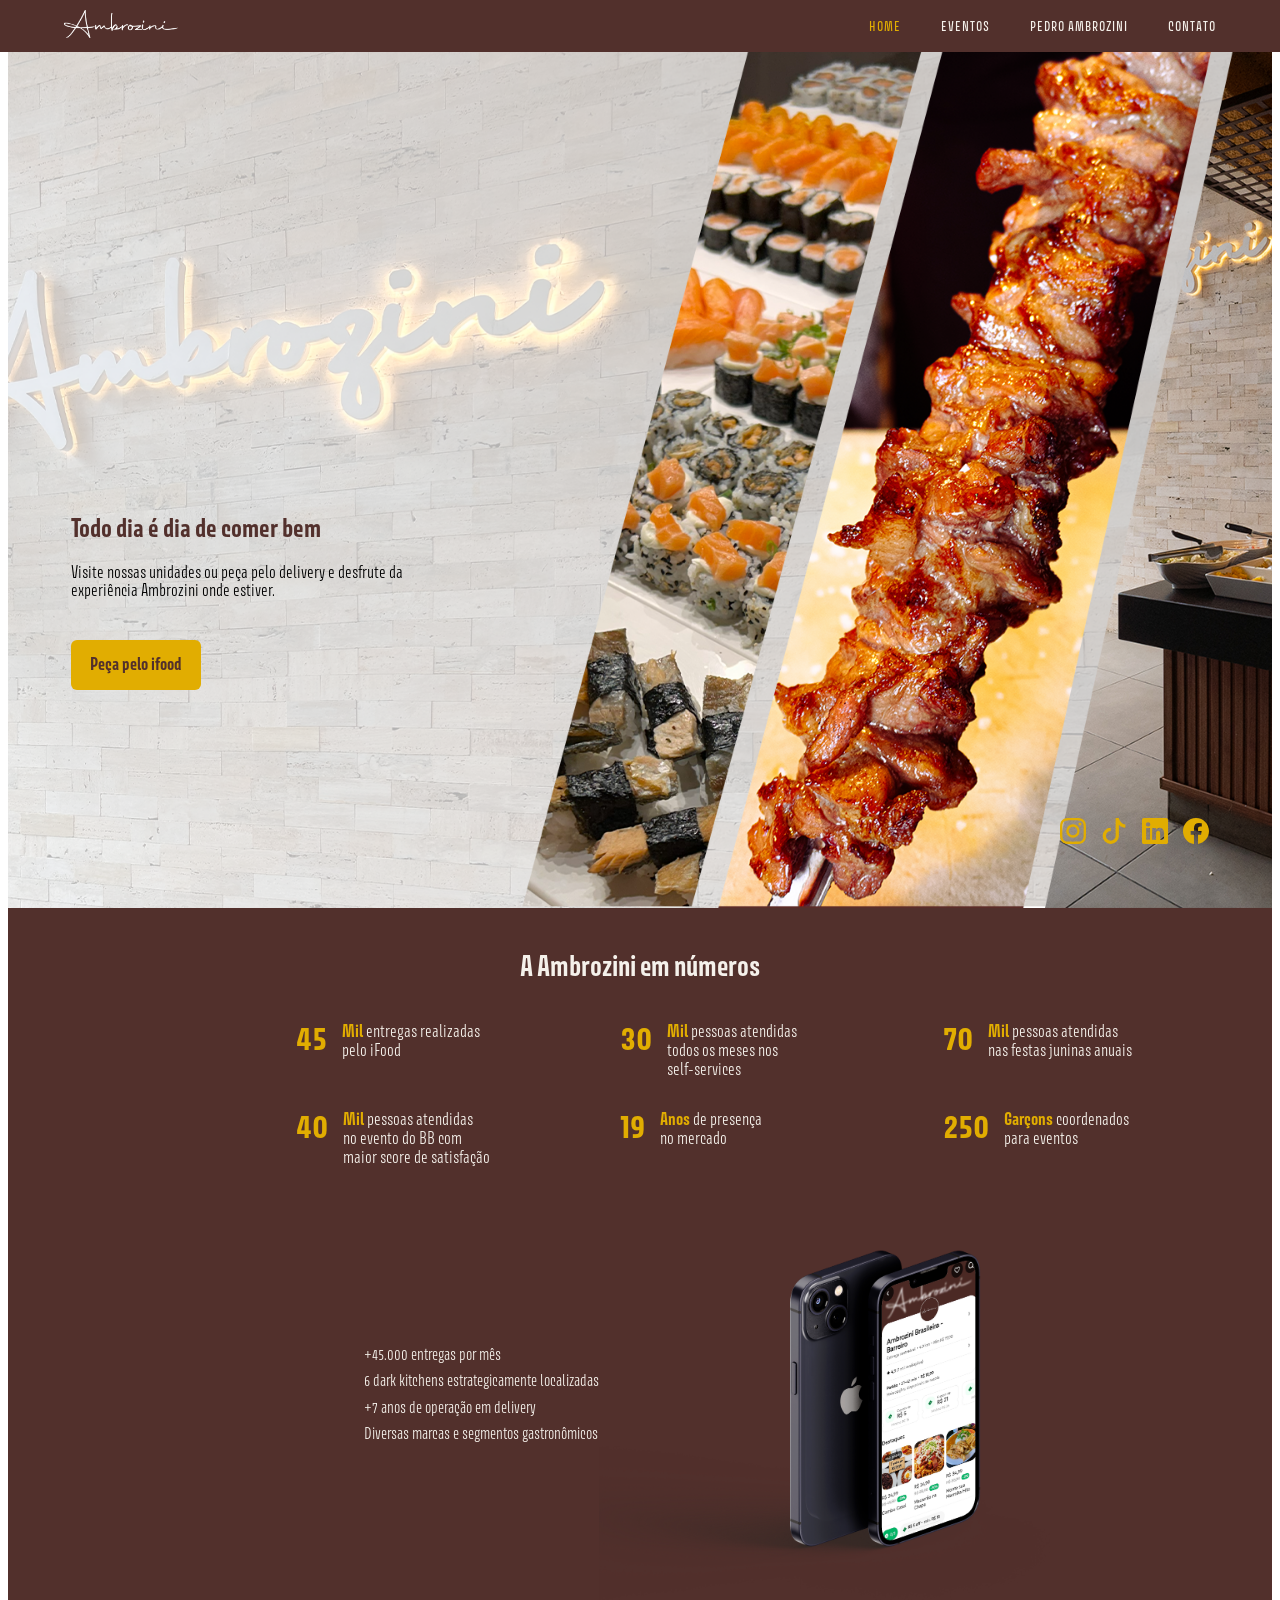
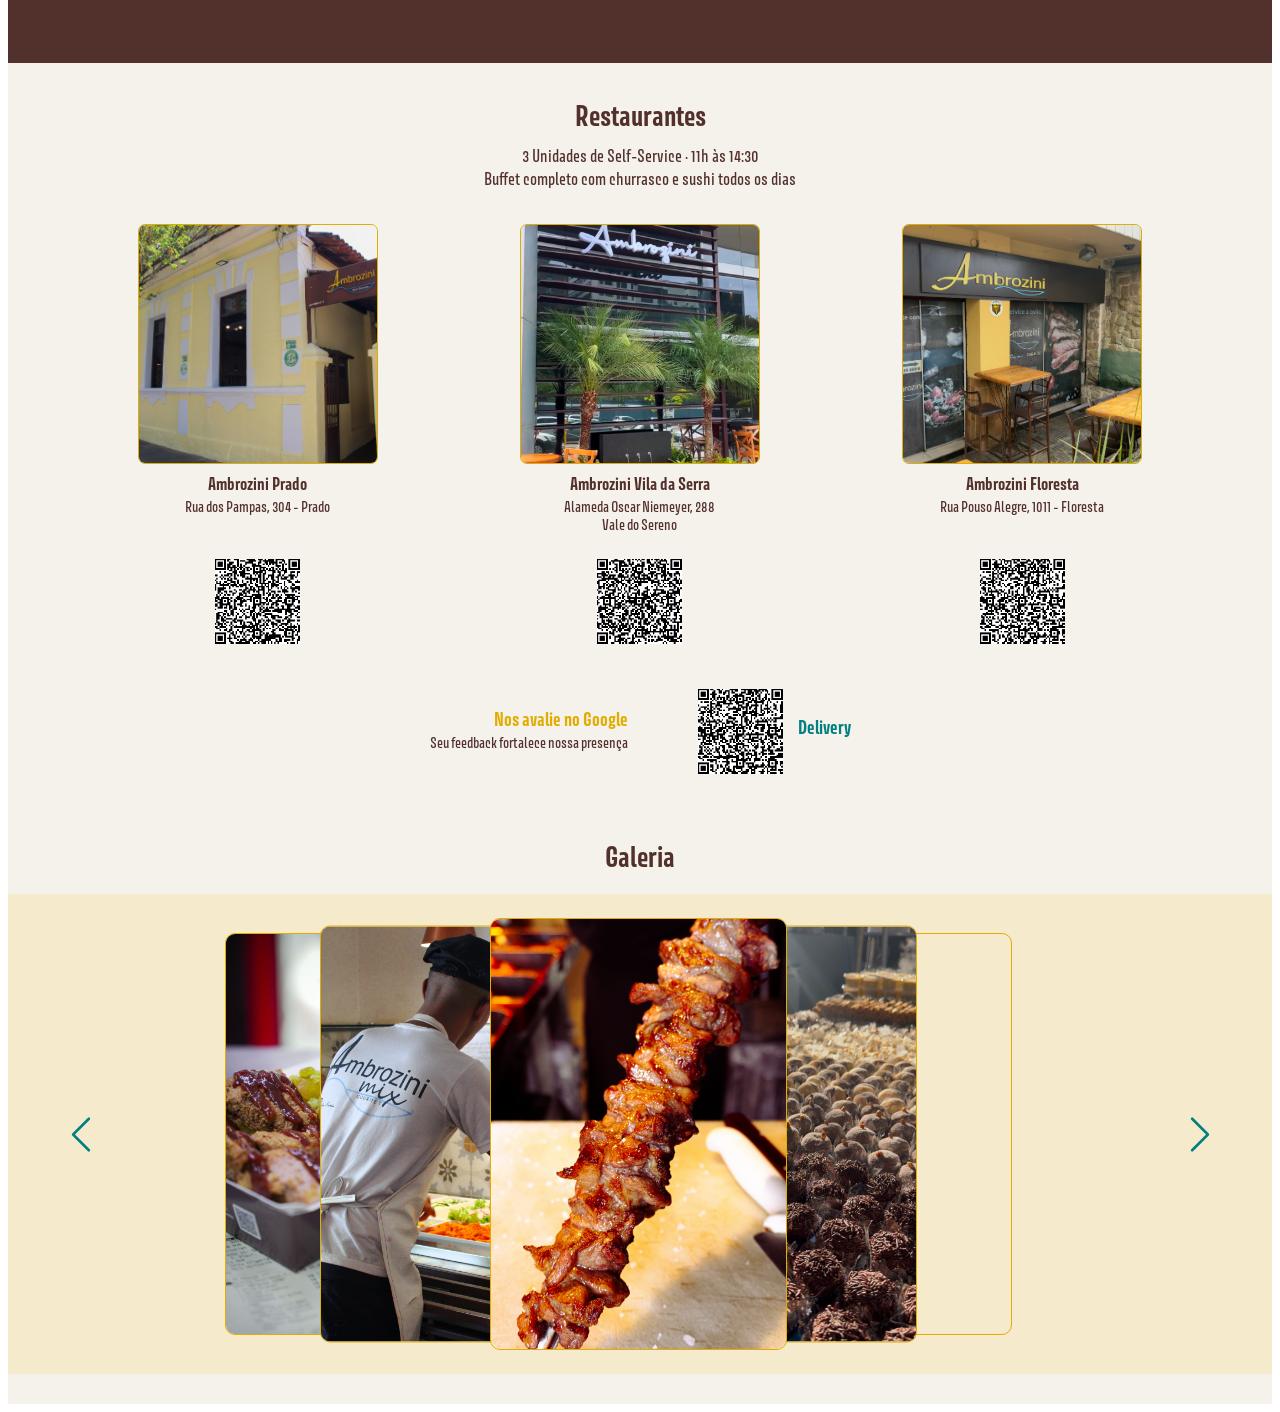
==== codigo-fonte/src/html/index.html @ fd457604 "Criação da sessão galery e ajustes na sessão restaurantes" ====
<!DOCTYPE html>
<html lang="pt-BR">

<head>

    <meta charset="UTF-8">
    <meta name="viewport" content="width=device-width, initial-scale=1.0">

    <!-- Título -->
    <title>Ambrozini | Gastronomia, Restaurantes, Delivery e Eventos</title>

    <!-- SEO -->
    <meta name="description"
        content="Conheça a Ambrozini. Restaurantes self-service, delivery pelo iFood e buffet para eventos corporativos e sociais em Belo Horizonte e região metropolitana.">

    <meta name="keywords"
        content="Ambrozini, restaurante, self service, buffet, eventos, catering, casamento, coffee break, delivery, iFood, Belo Horizonte">

    <meta name="author" content="Ambrozini">

    <meta name="theme-color" content="#52302C">

    <!-- Favicon -->
    <link rel="icon" href="/codigo-fonte/assets/img/Icone url Logo.png">

    <!-- CSS -->
    <link rel="stylesheet" href="/codigo-fonte/src/css/fonts.css">
    <link rel="stylesheet" href="/codigo-fonte/src/css/menu.css">
    <link rel="stylesheet" href="/codigo-fonte/src/css/home.css">

</head>

<body class="home-page">

    <main class="home-main">

        <section class="hero">

            <div class="hero-overlay">

                <h1 class="hero-title">
                    Todo dia é dia de comer bem
                </h1>

                <p class="hero-description">
                    Visite nossas unidades ou peça pelo
                    delivery e desfrute da experiência
                    Ambrozini onde estiver.
                </p>

                <a href="https://www.ambrozini.com.br/delivery" class="hero-button">
                Peça pelo ifood
                </a>

            </div>

            <div class="hero-social">

                <a href="https://www.instagram.com/ambrozini.oficial/" class="hero-social-link">
                    <img src="/codigo-fonte/assets/img/instagram.svg" alt="Instagram">
                </a>

                <a href="https://www.tiktok.com/@ambrozinirestaurante?_r=1&_t=ZS-98TJRRd4iwe" class="hero-social-link">
                    <img src="/codigo-fonte/assets/img/tiktok.svg" alt="TikTok">
                </a>

                <a href="https://www.linkedin.com/company/ambrozini/" class="hero-social-link">
                    <img src="/codigo-fonte/assets/img/linkedin.svg" alt="LinkedIn">
                </a>

                <a href="https://www.facebook.com/ambrozinimix" class="hero-social-link">
                    <img src="/codigo-fonte/assets/img/facebook.svg" alt="facebook">
                </a>

            </div>

            <div class="hero-slide active">

                <img src="/codigo-fonte/assets/img/Hero restaurante.png"
                    alt="Ambrozini Restaurantes"
                    class="hero-image">

            </div>

            <div class="hero-slide">

                <img src="/codigo-fonte/assets/img/Hero delivery.png"
                    alt="Ambrozini Delivery"
                    class="hero-image">

            </div>

        </section>

        <section class="numbers">

            <h2 class="numbers-title">
                A Ambrozini em números
            </h2>

            <div class="numbers-content">

                <div class="numbers-stats">

                    <div class="number-item">
                        <span class="number-value">45</span>

                        <p class="number-description">
                            <strong>Mil</strong> entregas realizadas<br>
                            pelo iFood
                        </p>
                    </div>

                    <div class="number-item">
                        <span class="number-value">30</span>

                        <p class="number-description">
                            <strong>Mil</strong> pessoas atendidas<br>
                            todos os meses nos<br>
                            self-services
                        </p>
                    </div>

                    <div class="number-item">
                        <span class="number-value">70</span>

                        <p class="number-description">
                            <strong>Mil</strong> pessoas atendidas<br>
                            nas festas juninas anuais
                        </p>
                    </div>

                    <div class="number-item">
                        <span class="number-value">40</span>

                        <p class="number-description">
                            <strong>Mil</strong> pessoas atendidas<br>
                            no evento do BB com<br>
                            maior score de satisfação
                        </p>
                    </div>

                    <div class="number-item">
                        <span class="number-value">19</span>

                        <p class="number-description">
                            <strong>Anos</strong> de presença<br>
                            no mercado
                        </p>
                    </div>

                    <div class="number-item">
                        <span class="number-value">250</span>

                        <p class="number-description">
                            <strong>Garçons</strong> coordenados<br>
                            para eventos
                        </p>
                    </div>

                </div>

                <div class="numbers-bottom">

                    <div class="numbers-info">

                        <p>+45.000 entregas por mês</p>
                        <p>6 dark kitchens estrategicamente localizadas</p>
                        <p>+7 anos de operação em delivery</p>
                        <p>Diversas marcas e segmentos gastronômicos</p>

                    </div>

                    <div class="numbers-image">

                        <img
                            src="/codigo-fonte/assets/img/Ambrozini iphone ifood mockup.png"
                            alt="Aplicativo de delivery da Ambrozini no iFood"
                        >

                    </div>

                </div>

            </div>

        </section>

        <section class="restaurants">

            <h2 class="restaurants-title">
                Restaurantes
            </h2>

            <p class="restaurants-subtitle">
                3 Unidades de Self-Service · 11h às 14:30
            </p>

            <p class="restaurants-description">
                Buffet completo com churrasco e sushi todos os dias
            </p>

            <div class="restaurants-list">

                <div class="restaurant-card">
                    
                    <a href="https://www.google.com/maps/place/Ambrozini+Prado/@-19.9160996,-43.9657032,14z/data=!4m10!1m2!2m1!1sprado+ambrozini!3m6!1s0xa69741aace4379:0x6431ce400f6d8860!8m2!3d-19.9204043!4d-43.960349!15sCg9wcmFkbyBhbWJyb3ppbmkiA4gBAVoRIg9wcmFkbyBhbWJyb3ppbmmSAQpyZXN0YXVyYW504AEA!16s%2Fg%2F11c0qg3hpn?authuser=0&entry=ttu&g_ep=EgoyMDI2MDgxNy4wIKXMDSoASAFQAw%3D%3D"
                    class="restaurant-link"
                    target="_blank"
                    rel="noopener noreferrer">

                        <img
                            src="/codigo-fonte/assets/img/Restaurantes/Foto Prado.jpg"
                            alt="Ambrozini Prado"
                            class="restaurant-image"
                        >

                    </a>

                    <h3 class="restaurant-name">
                        Ambrozini Prado
                    </h3>

                    <p class="restaurant-address">
                        Rua dos Pampas, 304 - Prado
                    </p>

                    <a href="https://g.page/r/CWCIbQ9AzjFkEBM/review"
                    class="restaurant-link"
                    target="_blank"
                    rel="noopener noreferrer">

                        <img
                            src="/codigo-fonte/assets/img/Qr codes googles/QR Code avaliação Ambrozini Prado.png"
                            alt="Avalie a Ambrozini Prado no Google"
                            class="restaurant-qr"
                        >

                    </a>

                </div>

                <div class="restaurant-card">

                    <a href="https://www.google.com/maps/place/Ambrozini+Vila+da+Serra/@-19.982188,-43.9472754,17z/data=!3m1!4b1!4m6!3m5!1s0xa697efeb450245:0xeedd1afd78ca2361!8m2!3d-19.9821931!4d-43.9447005!16s%2Fg%2F11xg4qc8hv?authuser=0&entry=ttu&g_ep=EgoyMDI2MDgxNy4wIKXMDSoASAFQAw%3D%3D"
                    class="restaurant-link"
                    target="_blank"
                    rel="noopener noreferrer">

                        <img
                            src="/codigo-fonte/assets/img/Restaurantes/Vila.jpeg"
                            alt="Ambrozini Vila da Serra"
                            class="restaurant-image"
                        >

                    </a>

                    <h3 class="restaurant-name">
                        Ambrozini Vila da Serra
                    </h3>

                    <p class="restaurant-address">
                        Alameda Oscar Niemeyer, 288<br>
                        Vale do Sereno
                    </p>

                    <a href="https://g.page/r/CWEjynj9Gt3uEBM/review"
                    class="restaurant-link"
                    target="_blank"
                    rel="noopener noreferrer">

                        <img
                            src="/codigo-fonte/assets/img/Qr codes googles/QR code avaliação Ambrozini Vila.png"
                            alt="Avalie a Ambrozini Vila da Serra no Google"
                            class="restaurant-qr"
                        >

                    </a>

                </div>

                <div class="restaurant-card">

                    <a href="https://www.google.com/maps/place/Ambrozini+Floresta/@-19.9118729,-43.9325188,17z/data=!3m2!4b1!5s0xa69a1c218a4329:0x5ca905902a991237!4m6!3m5!1s0xa69a1d96929a6b:0x1d96eee192a70f92!8m2!3d-19.911878!4d-43.9299439!16s%2Fg%2F1pty6ntsd?authuser=0&entry=ttu&g_ep=EgoyMDI2MDgxNy4wIKXMDSoASAFQAw%3D%3D"
                    class="restaurant-link"
                    target="_blank"
                    rel="noopener noreferrer">

                        <img
                            src="/codigo-fonte/assets/img/Restaurantes/Floresta.JPG"
                            alt="Ambrozini Floresta"
                            class="restaurant-image"
                        >

                    </a>

                    <h3 class="restaurant-name">
                        Ambrozini Floresta
                    </h3>

                    <p class="restaurant-address">
                        Rua Pouso Alegre, 1011 - Floresta
                    </p>

                    <a href="https://g.page/r/CZIPp5Lh7pYdEBM/review"
                    class="restaurant-link"
                    target="_blank"
                    rel="noopener noreferrer">

                        <img
                            src="/codigo-fonte/assets/img/Qr codes googles/QR Code avaliação Ambrozini Floresta.png"
                            alt="Avalie a Ambrozini Floresta no Google"
                            class="restaurant-qr"
                        >

                    </a>

                </div>

            </div>

            <div class="restaurants-actions">

                <div class="action-content">

                    <h3>
                        Nos avalie no Google
                    </h3>

                    <p>
                        Seu feedback fortalece nossa presença
                    </p>

                </div>

                <div class="restaurants-delivery">

                    <a href="https://g.page/r/CSVq8ifyLvTrEBM/review"
                    class="restaurants-google"
                    target="_blank"
                    rel="noopener noreferrer">

                        <img
                            src="/codigo-fonte/assets/img/Qr codes googles/QR Code avaliação Ambrozini Delivery.png"
                            alt="QR Code Ambrozini Delivery"
                            class="action-qr"
                        >
                    
                    </a>

                    <div class="action-content">

                        <h3>
                            Delivery
                        </h3>

                    </div>

                </div>

            </div>

        </section>

        <section class="gallery">

            <h2 class="gallery-title">
                Galeria
            </h2>

            <div class="gallery-container">

                <button
                    type="button"
                    class="gallery-button gallery-button-prev"
                    aria-label="Foto anterior">
                    
                    <svg xmlns="http://www.w3.org/2000/svg"
                        viewBox="0 0 16 16"
                        aria-hidden="true">
                        <path d="M11.354 1.646a.5.5 0 0 1 0 .708L5.707 8l5.647 5.646a.5.5 0 0 1-.708.708l-6-6a.5.5 0 0 1 0-.708l6-6a.5.5 0 0 1 .708 0"/>
                    </svg>

                </button>

                <div class="gallery-slider">

                    <img
                        src="/codigo-fonte/assets/Galery home/Ambro marmita.jpeg"
                        alt="Ambrozini"
                        class="gallery-image"
                    >

                    <img
                        src="/codigo-fonte/assets/Galery home/ambrozinicamisa.png"
                        alt="Ambrozini"
                        class="gallery-image"
                    >

                    <img
                        src="/codigo-fonte/assets/Galery home/carne.jpg"
                        alt="Ambrozini"
                        class="gallery-image"
                    >

                    <img
                        src="/codigo-fonte/assets/Galery home/doces.jpeg"
                        alt="Ambrozini"
                        class="gallery-image"
                    >

                    <img
                        src="/codigo-fonte/assets/Galery home/hamburguer.png"
                        alt="Ambrozini"
                        class="gallery-image"
                    >

                    <img
                        src="/codigo-fonte/assets/Galery home/pudim.jpeg"
                        alt="Ambrozini"
                        class="gallery-image"
                    >

                    <img
                        src="/codigo-fonte/assets/Galery home/richau.png"
                        alt="Ambrozini"
                        class="gallery-image"
                    >

                    <img
                        src="/codigo-fonte/assets/Galery home/salada.jpeg"
                        alt="Ambrozini"
                        class="gallery-image"
                    >

                    <img
                        src="/codigo-fonte/assets/Galery home/sushi.jpg"
                        alt="Ambrozini"
                        class="gallery-image"
                    >

                    <img
                        src="/codigo-fonte/assets/Galery home/doces.png"
                        alt="Ambrozini"
                        class="gallery-image"
                    >

                </div>

                <button
                    type="button"
                    class="gallery-button gallery-button-next"
                    aria-label="Próxima foto">

                    <svg xmlns="http://www.w3.org/2000/svg"
                        viewBox="0 0 16 16"
                        aria-hidden="true">
                        <path d="M4.646 1.646a.5.5 0 0 1 .708 0l6 6a.5.5 0 0 1 0 .708l-6 6a.5.5 0 0 1-.708-.708L10.293 8 4.646 2.354a.5.5 0 0 1 0-.708"/>
                    </svg>

                </button>

            </div>

        </section>

        <section class="events-banner"></section>

        <section class="contact"></section>

    </main>

    <script src="/codigo-fonte/src/js/menu.js"></script>
    <script src="/codigo-fonte/src/js/home.js"></script>

</body>

</html>
---- codigo-fonte/src/css/fonts.css ----
@font-face {
    font-family: "Avory";
    src: url("../../assets/fonts/AVORY-I-PE-THIN.OTF") format("opentype");
    font-weight: 100;
    font-style: normal;
}

@font-face {
    font-family: "Avory";
    src: url("../../assets/fonts/AVORY-I-PE-LIGHT.OTF") format("opentype");
    font-weight: 300;
    font-style: normal;
}

@font-face {
    font-family: "Avory";
    src: url("../../assets/fonts/AVORY-I-PE-MEDIUM.OTF") format("opentype");
    font-weight: 500;
    font-style: normal;
}

@font-face {
    font-family: "Avory";
    src: url("../../assets/fonts/AVORY-I-PE-SEMIBOLD.OTF") format("opentype");
    font-weight: 600;
    font-style: normal;
}

@font-face {
    font-family: "Avory";
    src: url("../../assets/fonts/AVORY-I-PE-BOLD.OTF") format("opentype");
    font-weight: 700;
    font-style: normal;
}

@font-face {
    font-family: "Avory";
    src: url("../../assets/fonts/AVORY-I-PE-EXTRABOLD.OTF") format("opentype");
    font-weight: 800;
    font-style: normal;
}
---- codigo-fonte/src/css/menu.css ----
.menu-header{
    position:fixed;
    top:0;
    left:0;
    width:100%;
    background:#52302C;
    z-index:1000;
}

.menu-navbar{
    width:90%;
    max-width:1400px;
    height:52px;
    margin:auto;
    display:flex;
    justify-content:space-between;
    align-items:center;
}

.menu-logo img{
    height:28px;
}

.menu-links{
    display:flex;
    align-items:center;
    gap:40px;
    list-style:none;
}

.menu-link{
    text-decoration:none;
    color:#F5F1EB;
    font-size:12px;
    font-weight:500;
    letter-spacing:1px;
    text-transform:uppercase;
    transition:.3s;
    font-family: "Avory", sans-serif;
}

.menu-link:hover{
    color:#E1AD01;
}

.menu-link-active{
    color:#E1AD01;
}

.menu-mobile-button{
    display:none;
    background:none;
    border:none;
    color:#F5F1EB;
    font-size:30px;
    cursor:pointer;
}

@media (max-width:768px){
.menu-mobile-button{
display:block;
}

.menu-links{
position:absolute;
top:72px;
left:0;
width:100%;
background:#52302C;
display:none;
flex-direction:column;
padding:30px 0;
gap:25px;
}

.menu-links.menu-open{
display:flex;
}
}
---- codigo-fonte/src/css/home.css ----
.home-main{
    width:100%;
}

.hero{
    position:relative;
    width:100%;
    height:100vh;
    overflow:hidden;
}

.hero-slide{
    position:absolute;
    inset:0;
    opacity:0;
    visibility:hidden;
    transition:opacity .8s ease;
}

.hero-overlay{
    position: absolute;
    top: 65%;
    transform: translateY(-50%);
    max-width:380px;
    width:80%;
    left:5%;
    z-index: 2;
}

.hero-title{
    font-family: "Avory", sans-serif;
    font-weight: 700;
    color: #52302C;
    margin-bottom: 20px;
}

.hero-description{
    font-family: "Avory", sans-serif;
    font-weight: 300;
    color: #000;
    margin-bottom: 20px;
}

.hero-social{
    position: absolute;
    display: flex;
    flex-direction: row;
    gap: 15px;
    right: 5%;
    bottom: 60px;
    z-index: 2;
}

.hero-slide.active{
    opacity:1;
    visibility:visible;
}

.hero-image{
    width:100%;
    height:100%;
    display:block;
    object-fit:cover;
}

.hero-button{
    display: inline-flex;
    align-items: center;
    justify-content: center;
    width: 130px;
    height: 50px;
    margin-top: 20px;
    background: #E1AD01;
    color: #52302C;
    font-family: "Avory";
    font-size: 16px;
    font-weight: 600;
    text-decoration: none;
    font-family: "Avory", sans-serif;
    font-weight: 700;
    border-radius: 6px;
    transition: .3s;
}

.hero-button:hover{
    filter: brightness(.95);
    color: #f5f1eb;
}

.numbers{
    width: 100%;
    min-height: 700px;
    background: #52302C;
    padding: 45px 7% 50px;
    box-sizing: border-box;
}

.numbers-title{
    margin: 0 0 40px;
    text-align: center;
    color: #F5F1EB;
    font-family: "Avory", sans-serif;
    font-size: 26px;
    font-weight: 700;
}

.numbers-content{
    width: 100%;
    max-width: 900px;
    margin-left: 200px;
}

.numbers-stats{
    display: grid;
    grid-template-columns: repeat(3, 1fr);
    column-gap: 70px;
    row-gap: 30px;
}

.number-item{
    display: flex;
    align-items: flex-start;
    gap: 15px;
}

.number-value{
    flex-shrink: 0;
    color: #E1AD01;
    font-family: "Avory", sans-serif;
    font-size: 34px;
    font-weight: 700;
    line-height: 1;
}

.number-description{
    margin: 0;
    color: #F5F1EB;
    font-family: "Avory", sans-serif;
    font-size: 16px;
    font-weight: 300;
    line-height: 1.2;
}

.number-description strong{
    color: #E1AD01;
    font-weight: 700;
}

.numbers-bottom{
    display: flex;
    align-items: center;
    justify-content: center;
    margin-top: 10px;
    margin-left: 50px;
    padding: 0;
}

.numbers-info{
    color: #F5F1EB;
    font-family: "Avory", sans-serif;
    font-size: 15px;
    font-weight: 300;
    line-height: 1.75;
}

.numbers-info p{
    margin: 0;
}

.numbers-image{
    width: 580px;
}

.numbers-image img{
    width: 100%;
    height: auto;
    display: block;
}

.restaurants{
    width: 100%;
    min-height: 650px;
    background: #F5F1EB;
    padding: 40px 7% 50px;
    box-sizing: border-box;
    text-align: center;
}

.restaurants-title{
    margin: 0 0 15px;
    color: #52302C;
    font-family: "Avory", sans-serif;
    font-size: 26px;
    font-weight: 700;
}

.restaurants-subtitle{
    margin: 0 0 5px;
    color: #52302C;
    font-family: "Avory", sans-serif;
    font-size: 16px;
    font-weight: 400;
}

.restaurants-description{
    margin: 0;
    color: #52302C;
    font-family: "Avory", sans-serif;
    font-size: 16px;
    font-weight: 400;
}

.restaurants-list{
    width: 100%;
    max-width: 1100px;
    margin: 35px auto 0;
    display: grid;
    grid-template-columns: repeat(3, 1fr);
    column-gap: 60px;
}

.restaurant-card{
    display: flex;
    flex-direction: column;
    align-items: center;
}

.restaurant-link{
    display: block;
    text-decoration: none;
}

.restaurant-image{
    width: 238px;
    height: 238px;
    display: block;
    object-fit: cover;
    border: 1px solid #E1AD01;
    border-radius: 7px;
}

.restaurant-name{
    margin: 12px 0 5px;
    color: #52302C;
    font-family: "Avory", sans-serif;
    font-size: 16px;
    font-weight: 700;
}

.restaurant-address{
    min-height: 40px;
    margin: 0;
    color: #52302C;
    font-family: "Avory", sans-serif;
    font-size: 14px;
    font-weight: 400;
    line-height: 1.3;
}

.restaurant-qr{
    width: 85px;
    height: 85px;
    display: block;
    margin-top: 20px;
}

.restaurants-actions{
    max-width: 700px;
    margin: 45px auto 0;
    display: flex;
    align-items: center;
    justify-content: center;
    gap: 70px;
}

.action-content{
    text-align: right;
}

.action-content h3{
    margin: 0 0 5px;
    color: #E1AD01;
    font-family: "Avory", sans-serif;
    font-size: 17px;
    font-weight: 700;
}

.action-content p{
    margin: 0;
    color: #52302C;
    font-family: "Avory", sans-serif;
    font-size: 14px;
    font-weight: 400;
}

.restaurants-delivery{
    display: flex;
    align-items: center;
    gap: 15px;
}

.restaurants-google{
    display: block;
}

.action-qr{
    width: 85px;
    height: 85px;
    display: block;
}

.restaurants-delivery .action-content{
    text-align: left;
}

.restaurants-delivery .action-content h3{
    color: #008080;
}

.gallery{
    width: 100%;
    background: #F5F1EB;
    padding: 0 0 30px;
    box-sizing: border-box;
}

.gallery-title{
    margin-top: 0;
    margin-bottom: 10px;
    padding: 20px 0 10px;
    text-align: center;
    color: #52302C;
    font-family: "Avory", sans-serif;
    font-size: 26px;
    font-weight: 700;
}

.gallery-container{
    position: relative;
    width: 100%;
    height: 480px;
    background: #F5EACB;
    display: flex;
    align-items: center;
    justify-content: center;
    overflow: hidden;
}

.gallery-slider{
    position: relative;
    width: 830px;
    height: 300px;
}

.gallery-image{
    position: absolute;
    top: 50%;
    width: 390px;
    height: 510px;
    object-fit: cover;
    transform: translateY(-50%);
    border: 1px solid #E1AD01;
    border-radius: 10px;
    transition:
        left .5s ease,
        width .5s ease,
        height .5s ease,
        opacity .5s ease,
        transform .5s ease;
}

.gallery-image:nth-child(1){
    left: 0;
    width: 215px;
    height: 400px;
    z-index: 1;
}

.gallery-image:nth-child(2){
    left: 95px;
    width: 250px;
    height: 415px;
    z-index: 2;
}

.gallery-image:nth-child(3){
    left: 265px;
    width: 295px;
    height: 430px;
    z-index: 5;
}

.gallery-image:nth-child(4){
    left: 440px;
    width: 250px;
    height: 415px;
    z-index: 2;
}

.gallery-image:nth-child(5){
    left: 570px;
    width: 215px;
    height: 400px;
    z-index: 1;
}

.gallery-image:nth-child(n+6){
    opacity: 0;
    visibility: hidden;
    pointer-events: none;
}

.gallery-button{
    position: absolute;
    top: 50%;
    transform: translateY(-50%);
    z-index: 10;
    width: 45px;
    height: 45px;
    display: flex;
    align-items: center;
    justify-content: center;
    padding: 0;
    border: none;
    background: transparent;
    cursor: pointer;
}

.gallery-button svg{
    width: 42px;
    height: 42px;
    fill: #008080;
}

.gallery-button-prev{
    left: 50px;
}

.gallery-button-next{
    right: 50px;
}

.gallery-button:hover svg{
    filter: brightness(.85);
}

@media (max-width:768px){

    .hero{
        height:100vh;
    }

    .hero-slide:nth-child(2){
        display:none;
    }

    .hero-overlay{
        top:50%;
        left:50%;
        transform:translate(-50%,-5%);
        width:90%;
        max-width:320px;
        text-align:center;
    }

    .hero-title{
        font-size:48px;
    }

    .hero-description{
        font-size:15px;
        line-height:1.5;
    }

    .hero-button{
        width:180px;
        height:50px;
        font-size:20px;
    }

    .hero-button:hover{
        filter: brightness(.95);
        color: #f5f1eb;
    }

    .hero-social{
        display:none;
    }

    .hero-image{
        object-fit:cover;
        object-position:left;
    }

    .numbers{
        min-height: auto;
        padding: 40px 20px 50px;
    }

    .numbers-title{
        font-size: 24px;
        margin-bottom: 35px;
    }

    .numbers-content{
        width: 100%;
        max-width: 100%;
        margin: 0 auto;
    }

    .numbers-stats{
        width: 100%;
        display: grid;
        grid-template-columns: 1fr;
        gap: 25px;
        margin: 0 auto;
    }

    .number-item{
        width: 100%;
        justify-content: center;
        gap: 15px;
    }

    .number-value{
        font-size: 32px;
    }

    .number-description{
        font-size: 15px;
    }

    .numbers-bottom{
        width: 100%;
        display: flex;
        flex-direction: column;
        align-items: center;
        justify-content: center;
        gap: 25px;
        margin: 40px auto 0;
        padding: 0;
    }

    .numbers-info{
        width: 100%;
        text-align: center;
        font-size: 18px;
        line-height: 1.8;
    }

    .numbers-image{
        width: 380px;
        margin: 0 auto;
    }

    .numbers-image img{
        width: 100%;
        height: auto;
    }

    .restaurants{
        padding: 40px 20px 50px;
    }

    .restaurants-title{
        font-size: 24px;
    }

    .restaurants-subtitle{
        font-size: 15px;
    }

    .restaurants-description{
        font-size: 15px;
    }

    .restaurants-list{
        width: 100%;
        max-width: 100%;
        grid-template-columns: 1fr;
        row-gap: 35px;
        margin-top: 25px;
    }

    .restaurant-image{
        width: 250px;
        height: 250px;
    }

    .restaurant-name{
        font-size: 16px;
    }

    .restaurant-address{
        min-height: auto;
        font-size: 14px;
    }

    .restaurant-qr{
        width: 95px;
        height: 95px;
        margin-top: 20px;
    }

    .action-qr{
        width: 95px;
        height: 95px;
    }

    .restaurants-actions{
        width: 100%;
        max-width: 100%;
        flex-direction: column;
        gap: 25px;
        margin-top: 40px;
        font-size: 35px;
    }

    .action-content{
        text-align: center;
    }

    .restaurants-delivery{
        justify-content: center;
    }

    .restaurants-delivery .action-content{
        text-align: left;
    }

    .gallery{
        padding: 0 0 20px;
    }

    .gallery-title{
        padding: 18px 0 10px;
        font-size: 24px;
    }

    .gallery-container{
        height: 380px;
    }

    .gallery-slider{
        width: 100%;
        height: 330px;
    }

    .gallery-image{
        left: 50% !important;
        top: 50%;
        width: 250px !important;
        height: 330px !important;
        transform: translate(-50%, -50%);
    }

    .gallery-image:nth-child(n+2){
        opacity: 0;
        visibility: hidden;
        pointer-events: none;
    }

    .gallery-button{
        width: 40px;
        height: 40px;
    }

    .gallery-button svg{
        width: 35px;
        height: 35px;
    }

    .gallery-button-prev{
        left: 10px;
    }

    .gallery-button-next{
        right: 10px;
    }
}
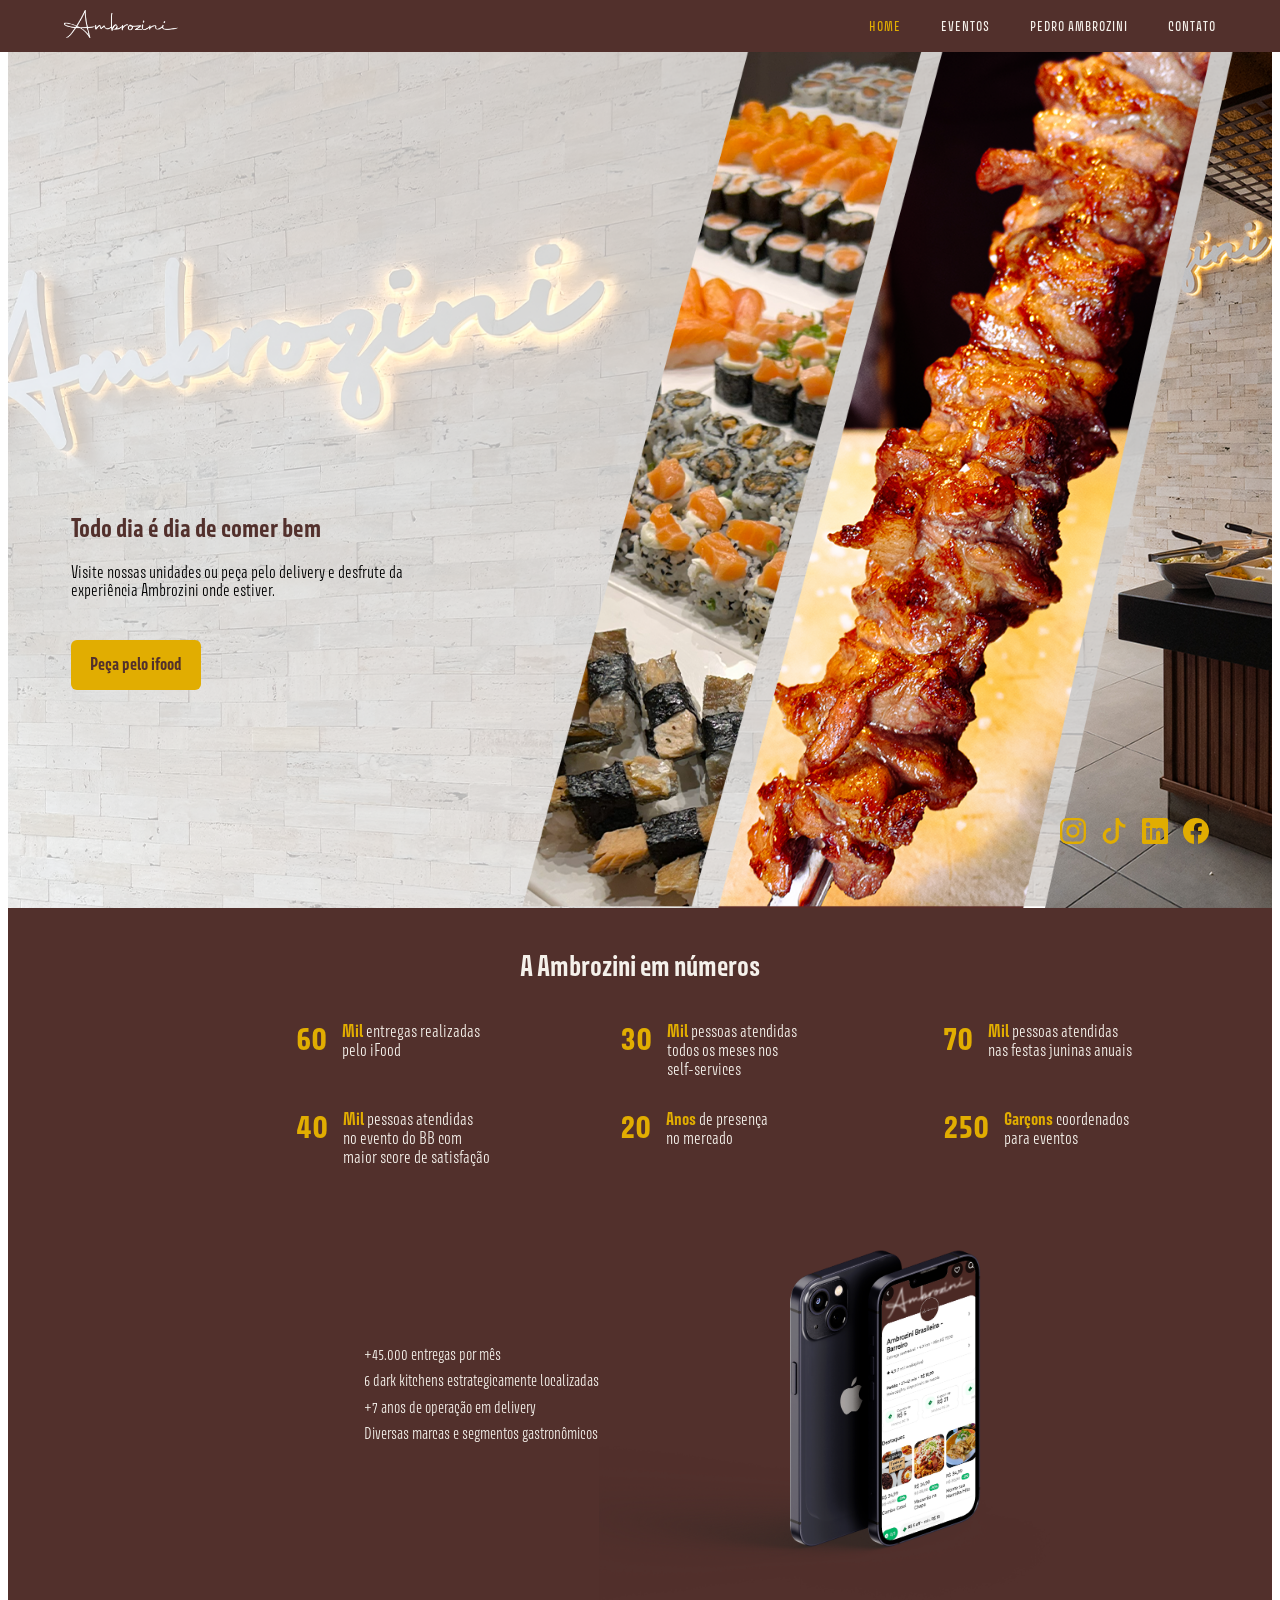
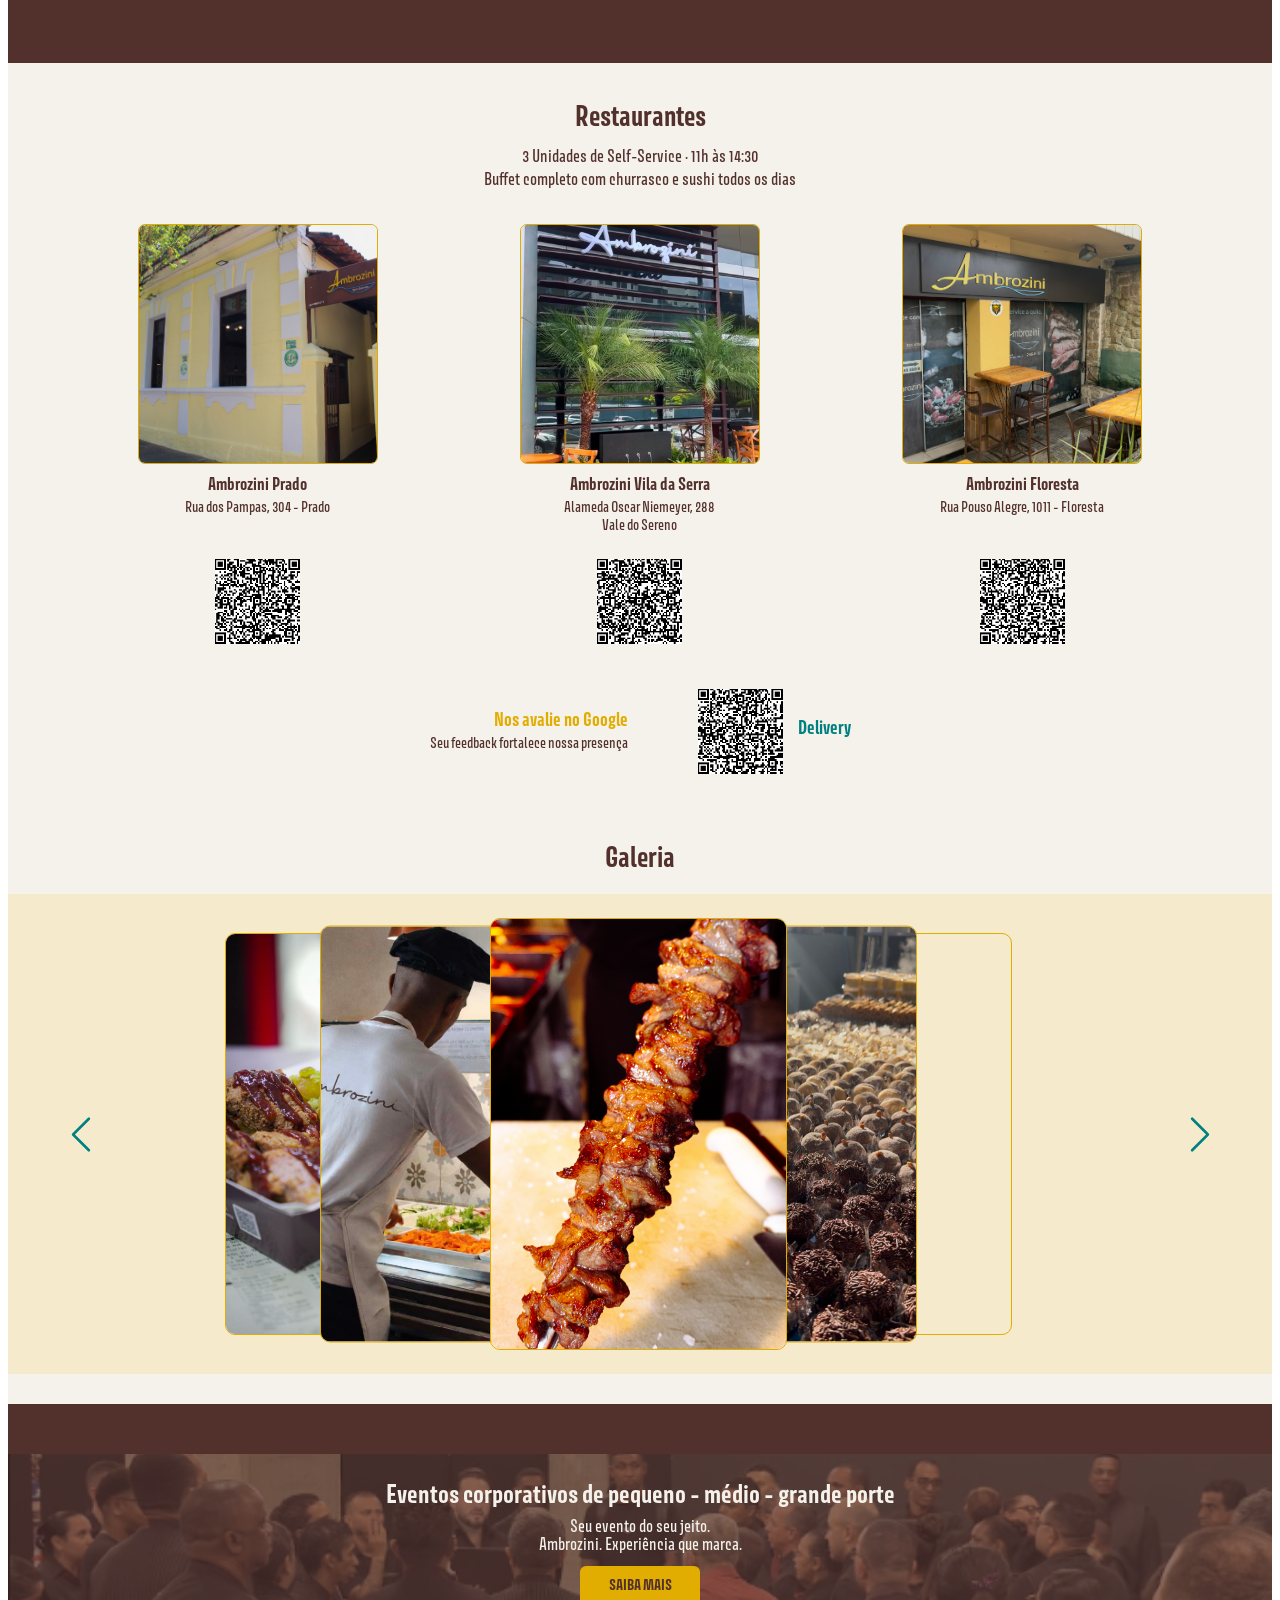
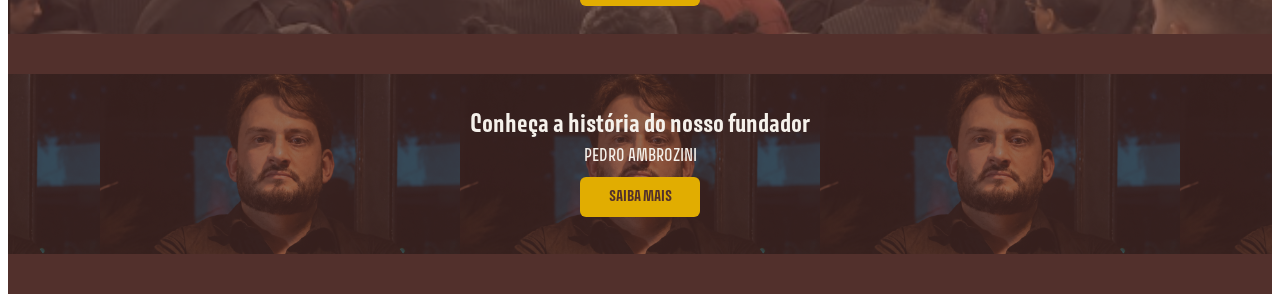
==== commit f266f332: "Criação de card horizontal evento e pedro e ajustes" ====
--- a/codigo-fonte/src/html/index.html
+++ b/codigo-fonte/src/html/index.html
@@ -103,7 +103,7 @@
                 <div class="numbers-stats">
 
                     <div class="number-item">
-                        <span class="number-value">45</span>
+                        <span class="number-value">60</span>
 
                         <p class="number-description">
                             <strong>Mil</strong> entregas realizadas<br>
@@ -141,7 +141,7 @@
                     </div>
 
                     <div class="number-item">
-                        <span class="number-value">19</span>
+                        <span class="number-value">20</span>
 
                         <p class="number-description">
                             <strong>Anos</strong> de presença<br>
@@ -392,7 +392,7 @@
                     >
 
                     <img
-                        src="/codigo-fonte/assets/Galery home/ambrozinicamisa.png"
+                        src="/codigo-fonte/assets/Galery home/camisaambrozini.jpeg"
                         alt="Ambrozini"
                         class="gallery-image"
                     >
@@ -464,7 +464,64 @@
 
         </section>
 
-        <section class="events-banner"></section>
+        <section class="events-banner">
+
+            <article class="events-banner-item events-banner-corporate">
+
+                <img
+                    src="/codigo-fonte/assets/img/garçons aabb.png"
+                    alt="Eventos corporativos Ambrozini"
+                    class="events-banner-image"
+                >
+
+                <div class="events-banner-content">
+
+                    <h2 class="events-banner-title">
+                        Eventos corporativos de pequeno - médio - grande porte
+                    </h2>
+
+                    <p class="events-banner-description">
+                        Seu evento do seu jeito.<br>
+                        Ambrozini. Experiência que marca.
+                    </p>
+
+                    <a href="/codigo-fonte/src/html/eventos.html"
+                        class="events-banner-button">
+                        SAIBA MAIS
+                    </a>
+
+                </div>
+
+            </article>
+
+            <article class="events-banner-item events-banner-founder">
+
+                <img
+                    src="/codigo-fonte/assets/img/Pedro perfil.png"
+                    alt="Pedro Ambrozini"
+                    class="events-banner-image"
+                >
+
+                <div class="events-banner-content">
+
+                    <h2 class="events-banner-title">
+                        Conheça a história do nosso fundador
+                    </h2>
+
+                    <p class="events-banner-description">
+                        PEDRO AMBROZINI
+                    </p>
+
+                    <a href="/codigo-fonte/src/html/pedro.html"
+                        class="events-banner-button">
+                        SAIBA MAIS
+                    </a>
+
+                </div>
+
+            </article>
+
+        </section>
 
         <section class="contact"></section>
 
--- a/codigo-fonte/src/css/home.css
+++ b/codigo-fonte/src/css/home.css
@@ -87,6 +87,11 @@
     color: #f5f1eb;
 }
 
+.hero-button:active{
+    filter: brightness(.95);
+    color: #f5f1eb;
+}
+
 .numbers{
     width: 100%;
     min-height: 700px;
@@ -130,6 +135,11 @@
     font-size: 34px;
     font-weight: 700;
     line-height: 1;
+    transition:all .3s ease;
+}
+
+.number-value:hover{
+    transform:scale(1.5);
 }
 
 .number-description{
@@ -237,6 +247,11 @@
     object-fit: cover;
     border: 1px solid #E1AD01;
     border-radius: 7px;
+    transition:all .3s ease;
+}
+
+.restaurant-image:hover{
+    transform:scale(1.1);
 }
 
 .restaurant-name{
@@ -444,6 +459,103 @@
     filter: brightness(.85);
 }
 
+.events-banner{
+    width:100%;
+    background:#52302C;
+    padding:40px 0;
+    display:flex;
+    flex-direction:column;
+    gap:30px;
+}
+
+.events-banner-item{
+    position:relative;
+    width:100%;
+    height:180px;
+    margin-top: 10px;
+    overflow:hidden;
+}
+
+.events-banner-image{
+    position:absolute;
+    inset:0;
+    width:100%;
+    height:100%;
+    object-fit:cover;
+    display:block;
+}
+
+.events-banner-item::after{
+    content:"";
+    position:absolute;
+    inset:0;
+    background:rgba(82,48,44,.65);
+}
+
+.events-banner-content{
+    position:absolute;
+    top:50%;
+    left:50%;
+    transform:translate(-50%,-50%);
+    width:90%;
+    max-width:800px;
+    text-align:center;
+    z-index:2;
+}
+
+.events-banner-title{
+    font-family:"Avory",sans-serif;
+    font-size:24px;
+    font-weight:700;
+    color:#F5F1EB;
+    margin:0 0 8px;
+}
+
+.events-banner-description{
+    font-family:"Avory",sans-serif;
+    font-size:16px;
+    font-weight:500;
+    color:#F5F1EB;
+    margin:0 0 12px;
+}
+
+.events-banner-button{
+    display:inline-flex;
+    align-items:center;
+    justify-content:center;
+    width:120px;
+    height:40px;
+    background:#E1AD01;
+    color:#52302C;
+    font-family:"Avory",sans-serif;
+    font-size:14px;
+    font-weight:700;
+    text-decoration:none;
+    border-radius:6px;
+    transition:.3s;
+}
+
+.events-banner-button:hover{
+    filter: brightness(.95);
+    color: #f5f1eb;
+}
+
+.events-banner-button:active{
+    filter:brightness(.95);
+    color:#f5f1eb;
+}
+
+.events-banner-founder{
+    background-image: url("/codigo-fonte/assets/img/Pedro perfil.png");
+    background-repeat:repeat-x;
+    background-position: center 25%;
+    background-size: auto 450px;
+}
+
+.events-banner-founder .events-banner-image{
+    display:none;
+}
+
 @media (max-width:768px){
 
     .hero{
@@ -677,4 +789,43 @@
     .gallery-button-next{
         right: 10px;
     }
+
+    .events-banner{
+        padding: 30px 0;
+        gap: 20px;
+    }
+
+    .events-banner-item{
+        height: 180px;
+    }
+
+    .events-banner-content{
+        width: 90%;
+    }
+
+    .events-banner-title{
+        width: 300px;
+        margin: 0 auto 8px;
+        font-size: 20px;
+        line-height: 1.25;
+    }
+
+    .events-banner-description{
+        width: 280px;
+        margin: 0 auto 12px;
+        font-size: 14px;
+        line-height: 1.3;
+    }
+
+    .events-banner-button{
+        width: 120px;
+        height: 40px;
+        font-size: 14px;
+    }
+
+    .events-banner-founder{
+        background-position: center 25%;
+        background-size: auto 300px;
+    }
+
 }
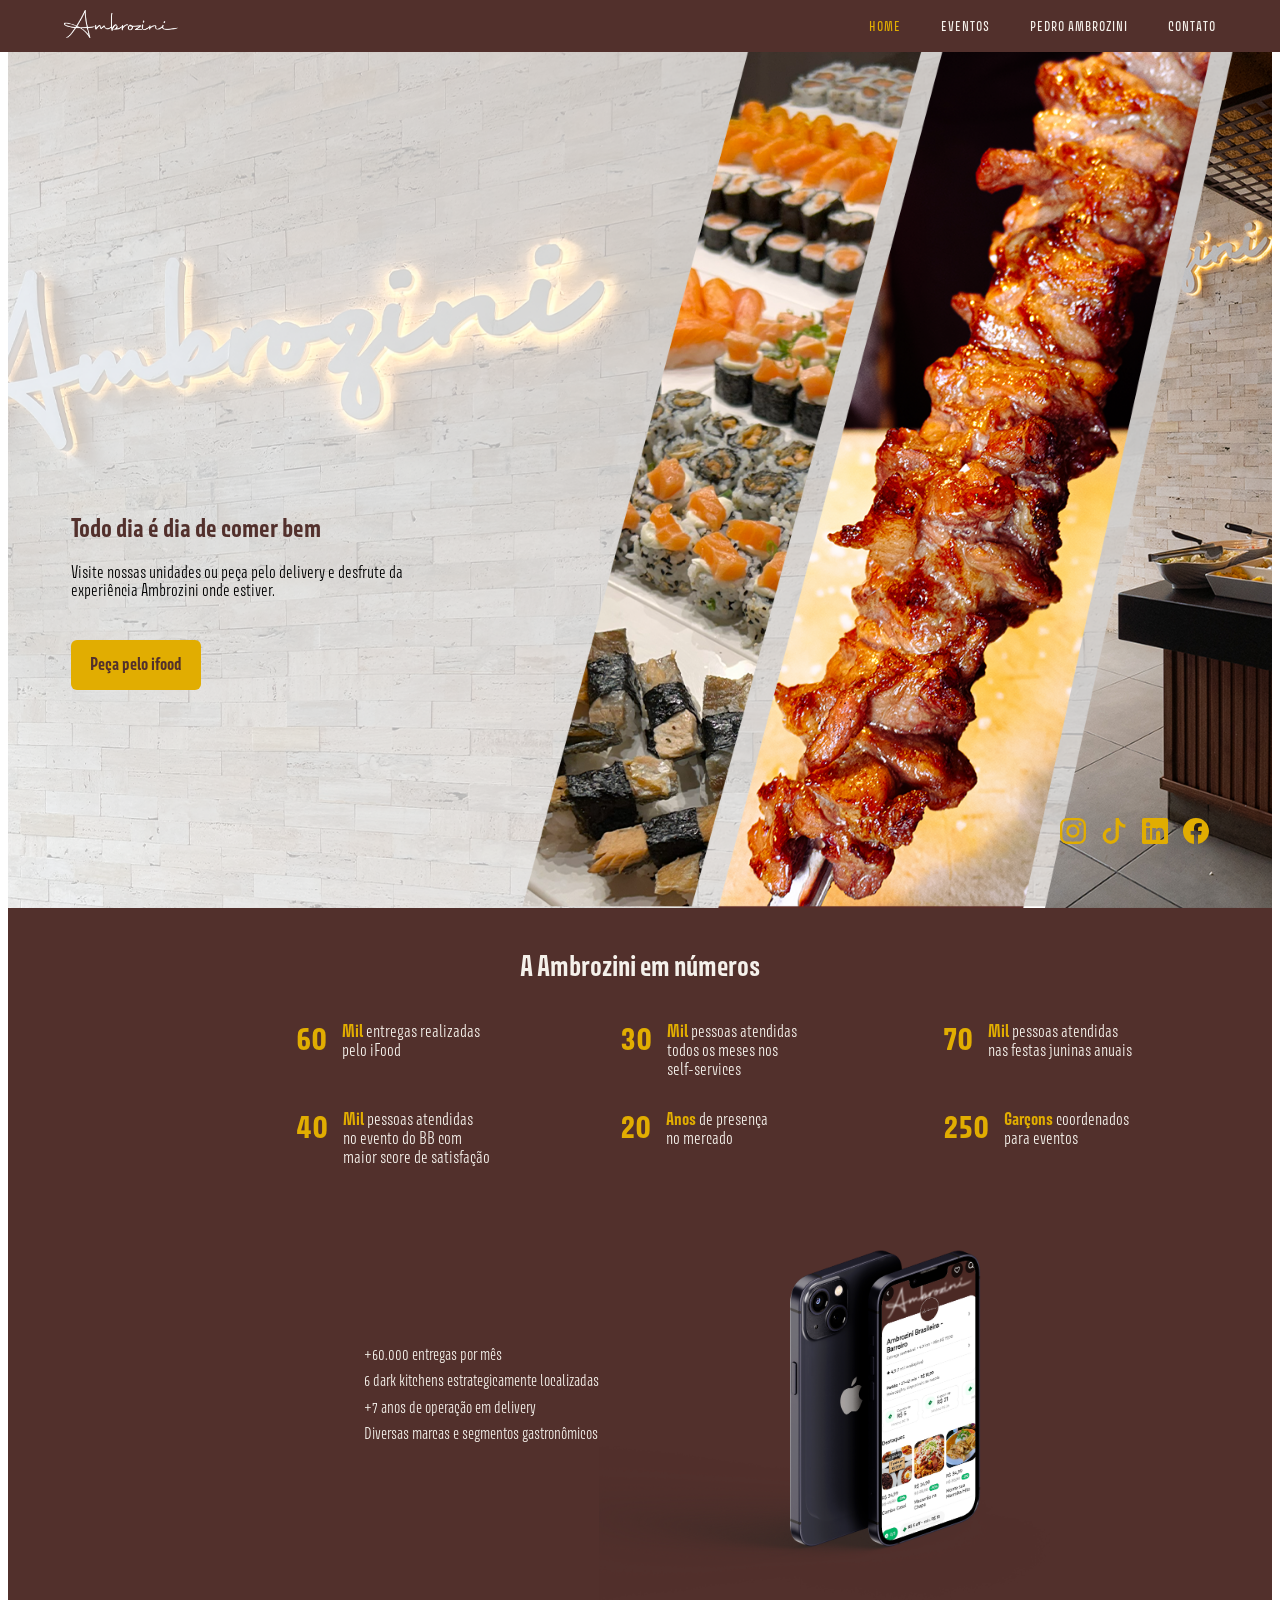
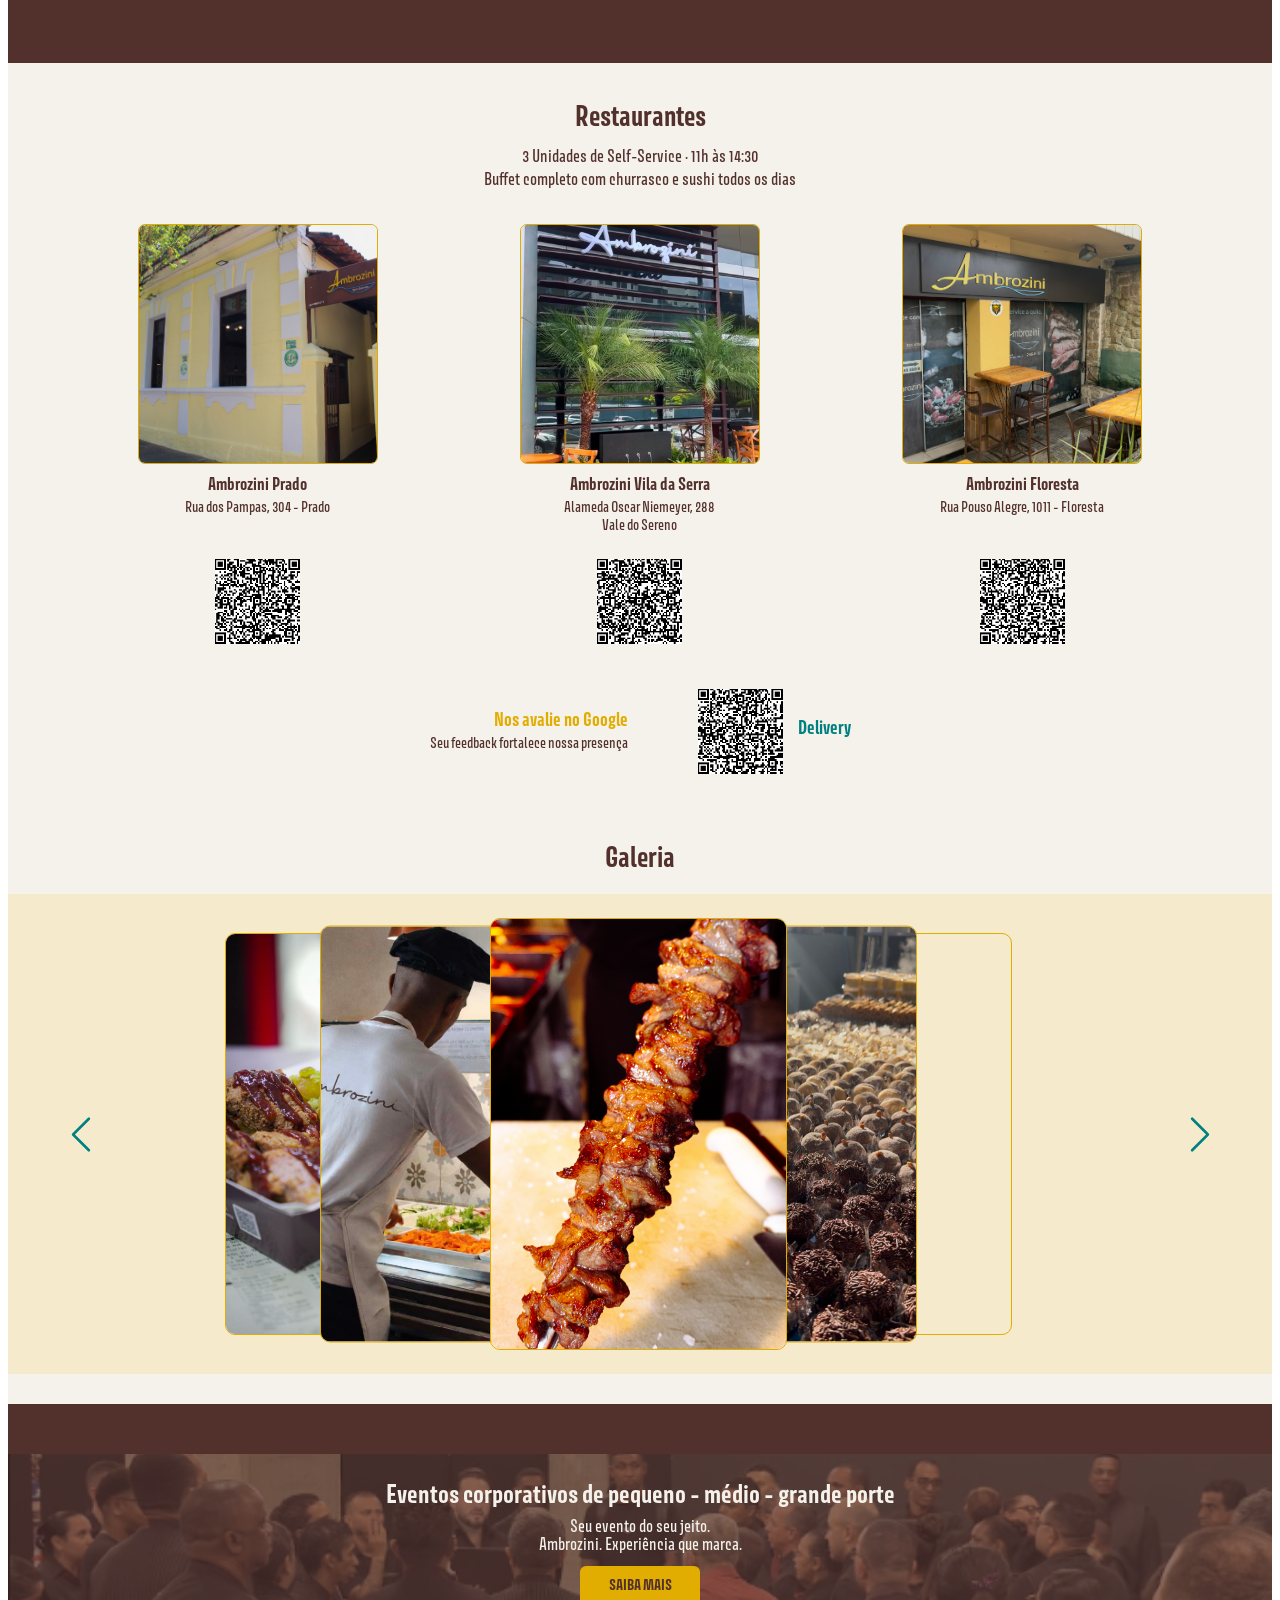
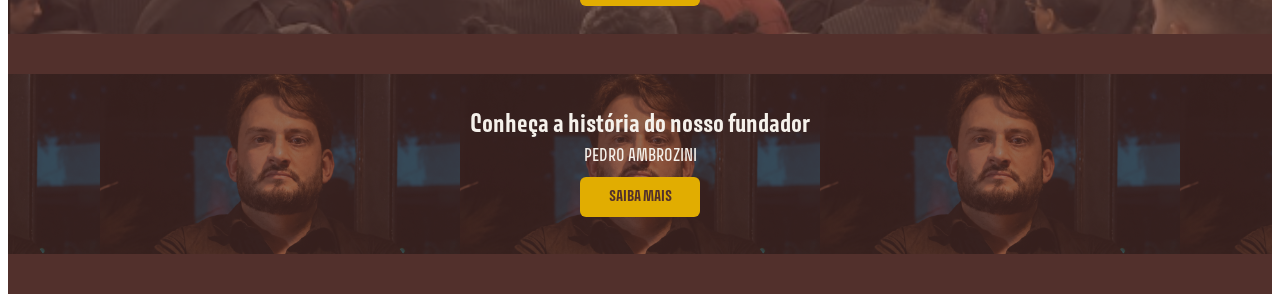
==== commit 5ca76cf1: "construção da sessão de tipo evento inciada e outros ajustes de codigo." ====
--- a/codigo-fonte/src/html/index.html
+++ b/codigo-fonte/src/html/index.html
@@ -164,7 +164,7 @@
 
                     <div class="numbers-info">
 
-                        <p>+45.000 entregas por mês</p>
+                        <p>+60.000 entregas por mês</p>
                         <p>6 dark kitchens estrategicamente localizadas</p>
                         <p>+7 anos de operação em delivery</p>
                         <p>Diversas marcas e segmentos gastronômicos</p>
--- a/codigo-fonte/src/css/home.css
+++ b/codigo-fonte/src/css/home.css
@@ -247,11 +247,11 @@
     object-fit: cover;
     border: 1px solid #E1AD01;
     border-radius: 7px;
-    transition:all .3s ease;
+    transition:all .3s;
 }
 
 .restaurant-image:hover{
-    transform:scale(1.1);
+    transform:translateY(-5px);
 }
 
 .restaurant-name{
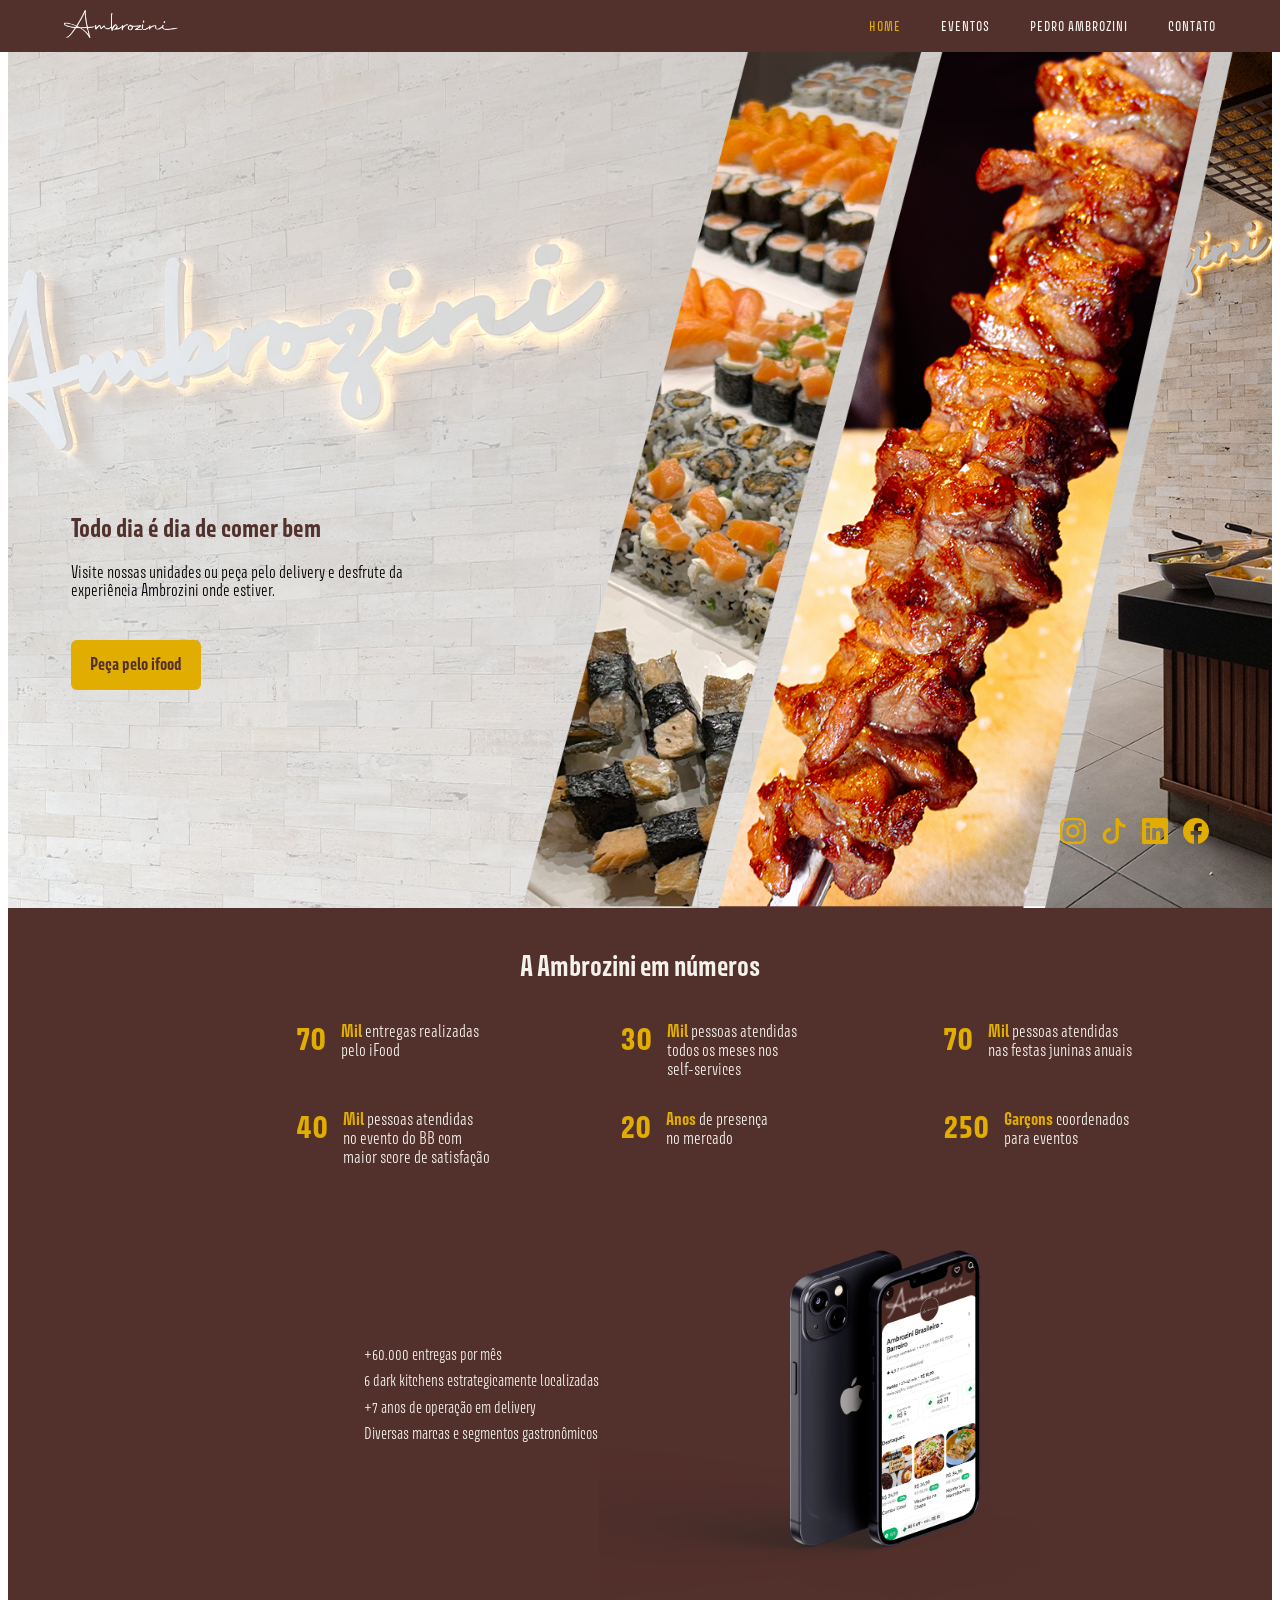
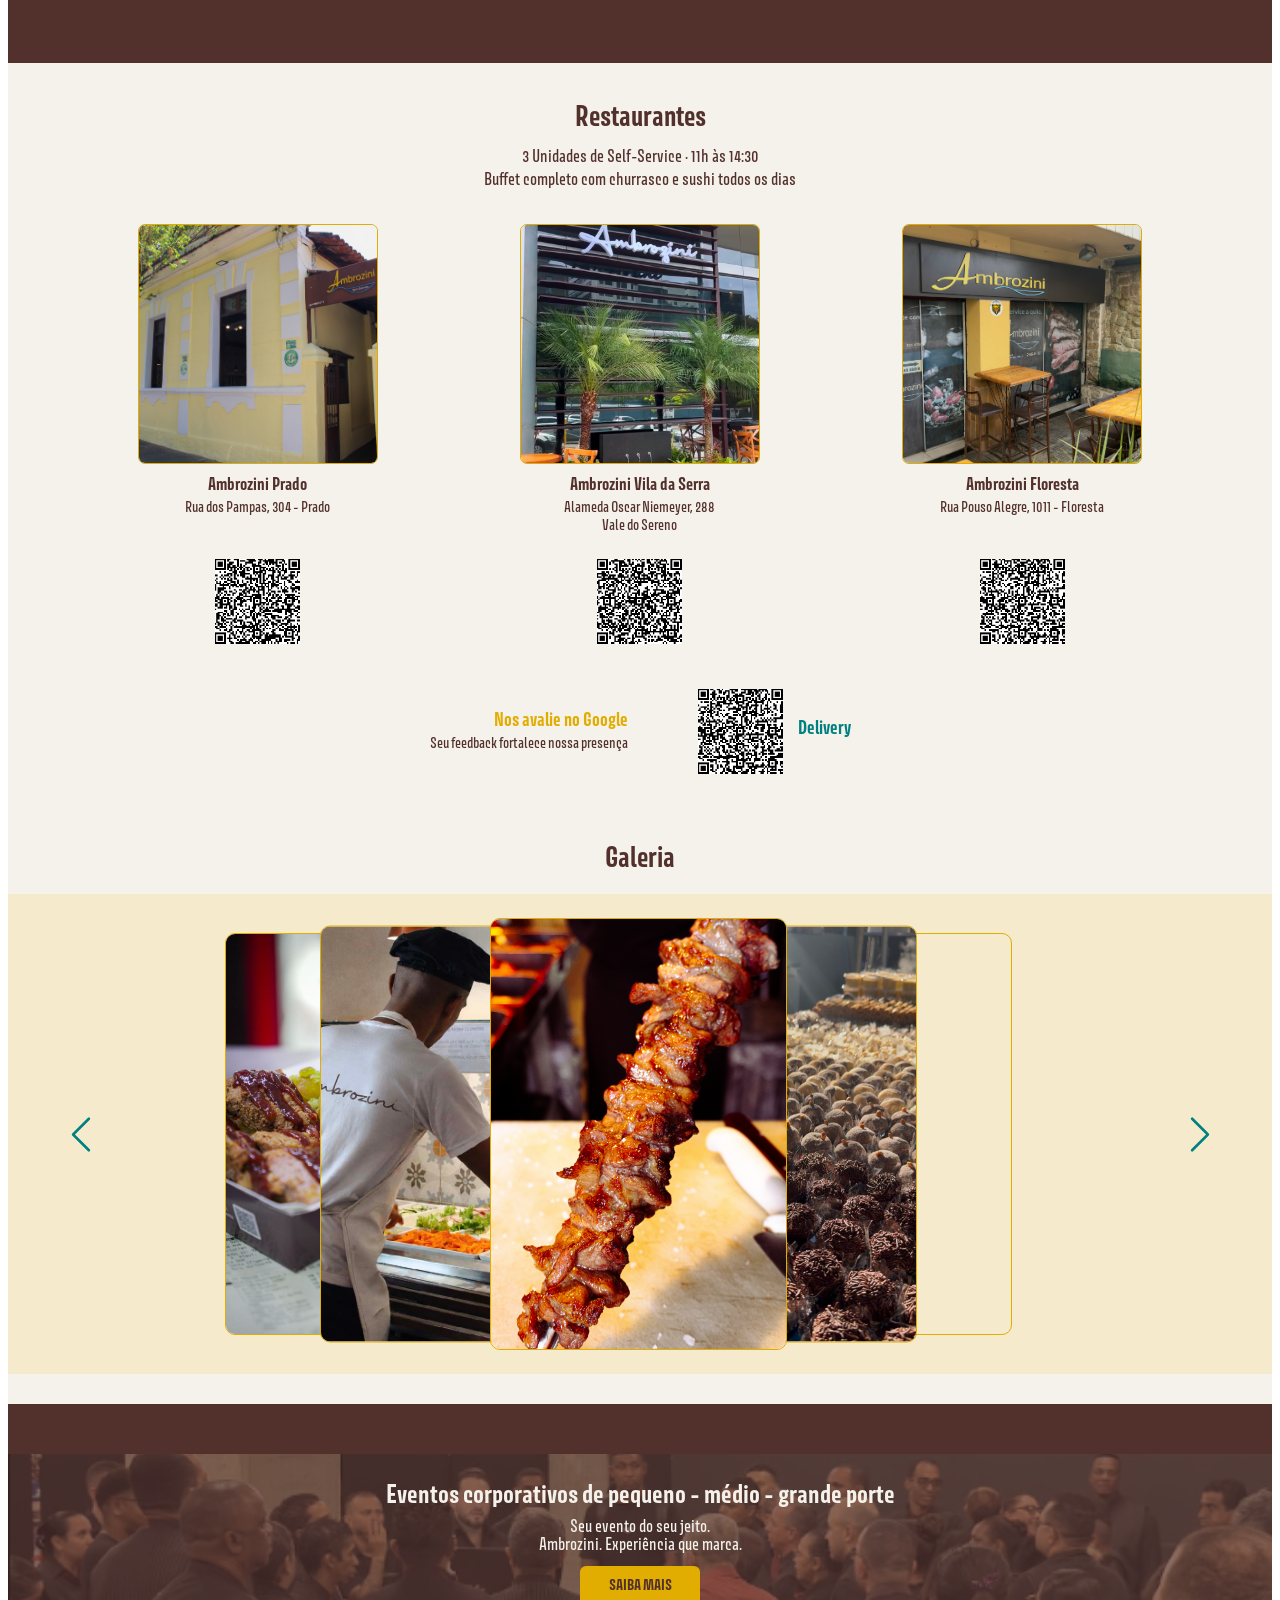
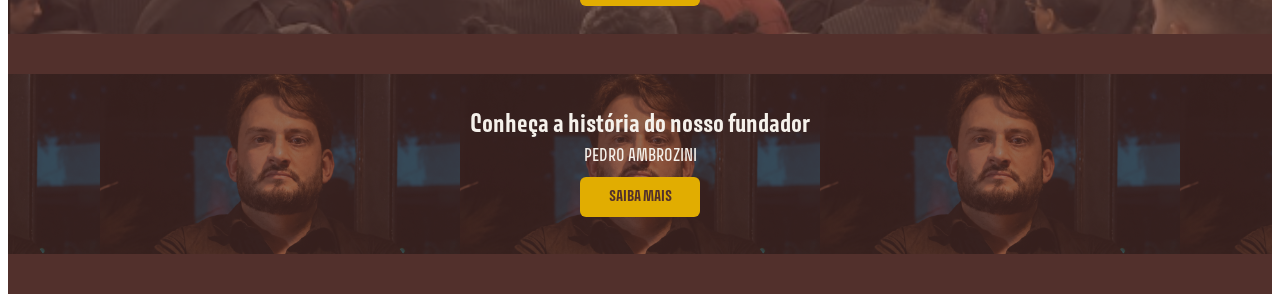
==== commit 94877ce7: "finalização landing page eventos e inicio landing page CEO" ====
--- a/codigo-fonte/src/html/index.html
+++ b/codigo-fonte/src/html/index.html
@@ -60,7 +60,7 @@
                     <img src="/codigo-fonte/assets/img/instagram.svg" alt="Instagram">
                 </a>
 
-                <a href="https://www.tiktok.com/@ambrozinirestaurante?_r=1&_t=ZS-98TJRRd4iwe" class="hero-social-link">
+                <a href="https://www.tiktok.com/@grupoambrozini?_r=1&_t=ZS-98TJRRd4iwe" class="hero-social-link">
                     <img src="/codigo-fonte/assets/img/tiktok.svg" alt="TikTok">
                 </a>
 
@@ -103,7 +103,7 @@
                 <div class="numbers-stats">
 
                     <div class="number-item">
-                        <span class="number-value">60</span>
+                        <span class="number-value">70</span>
 
                         <p class="number-description">
                             <strong>Mil</strong> entregas realizadas<br>
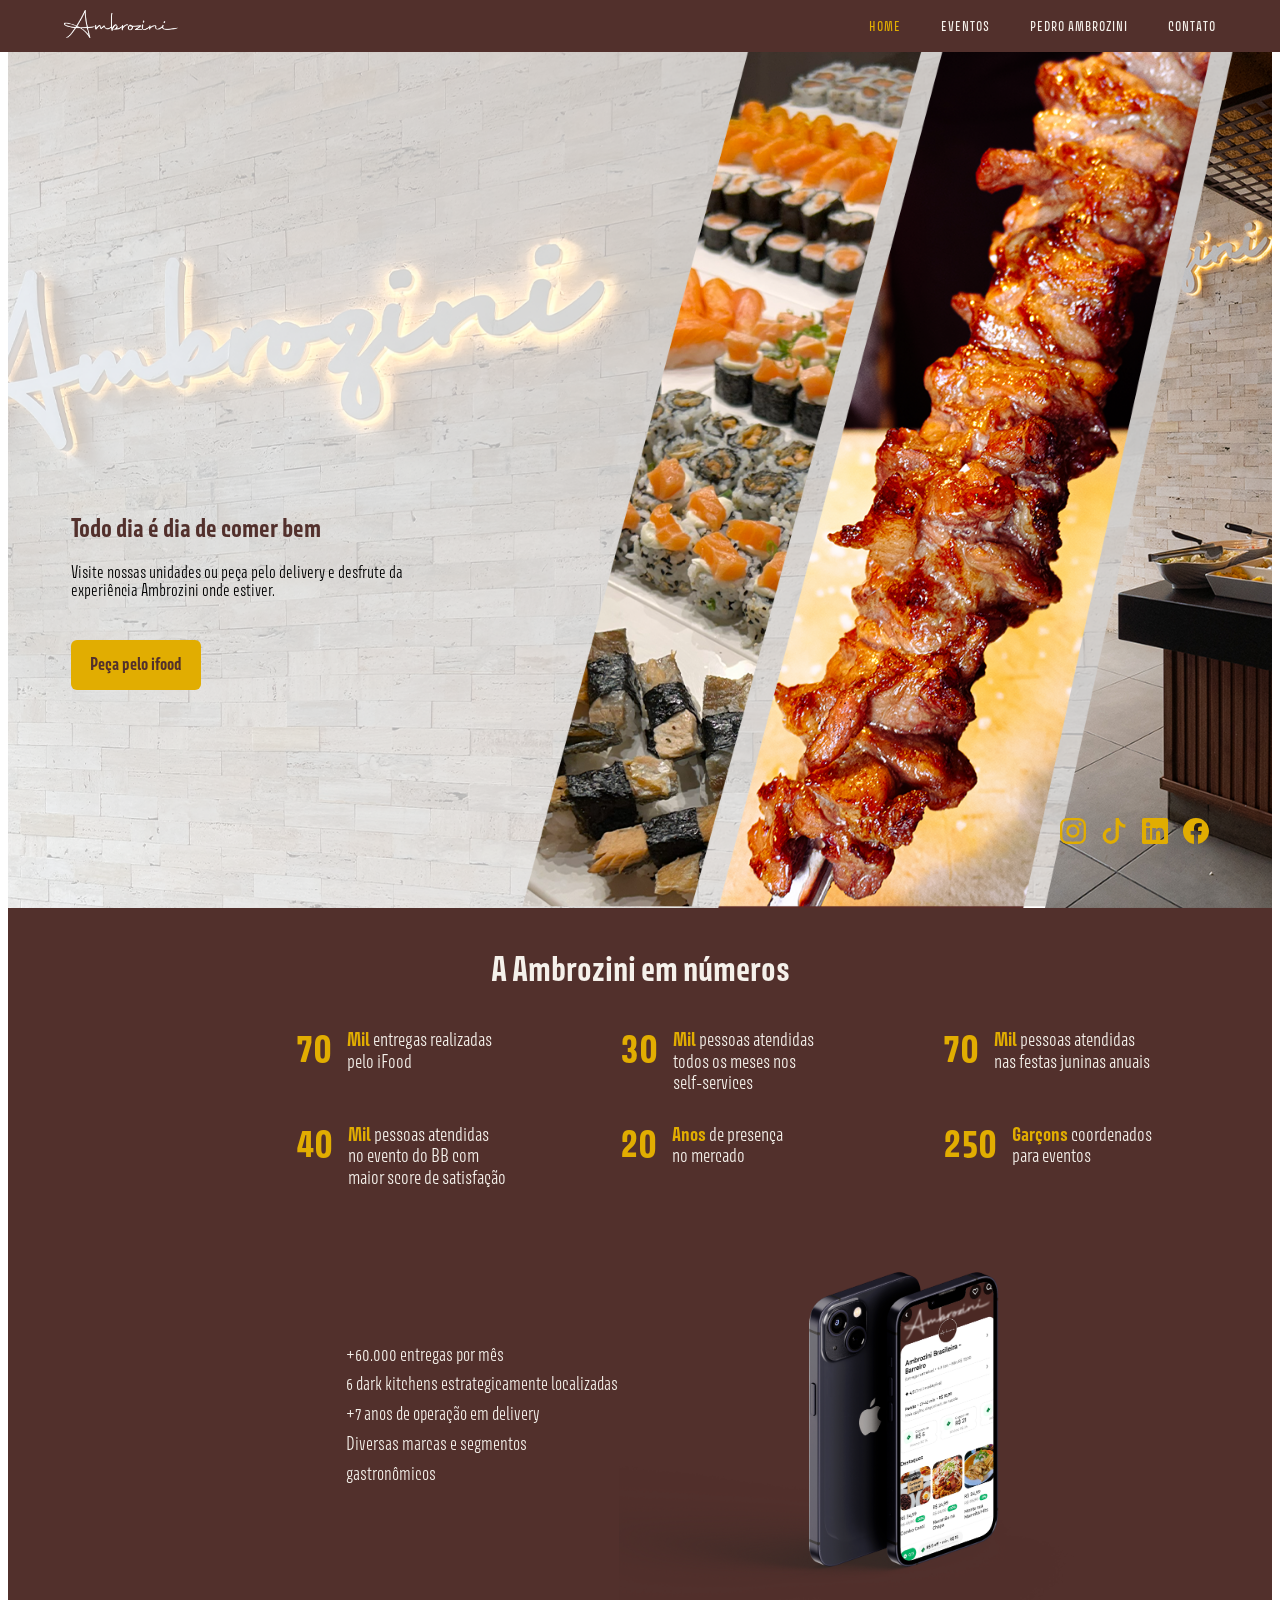
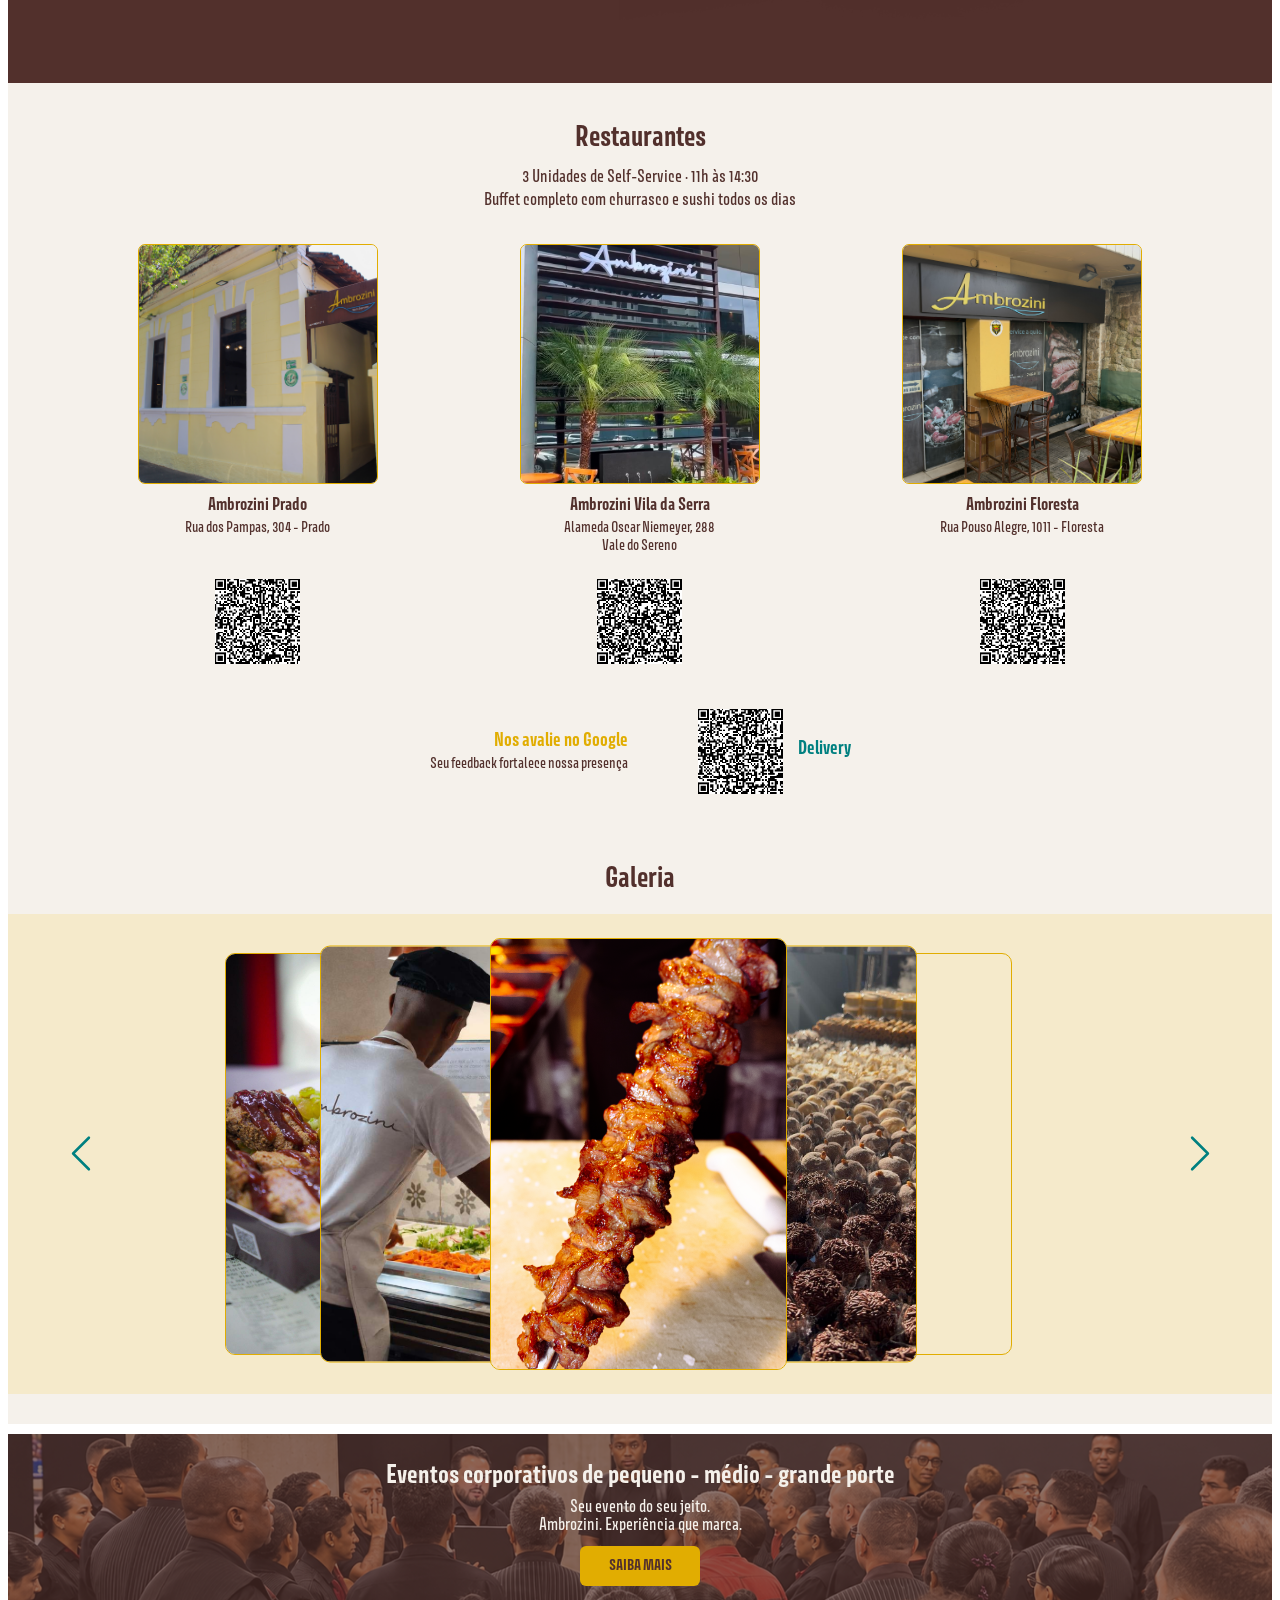
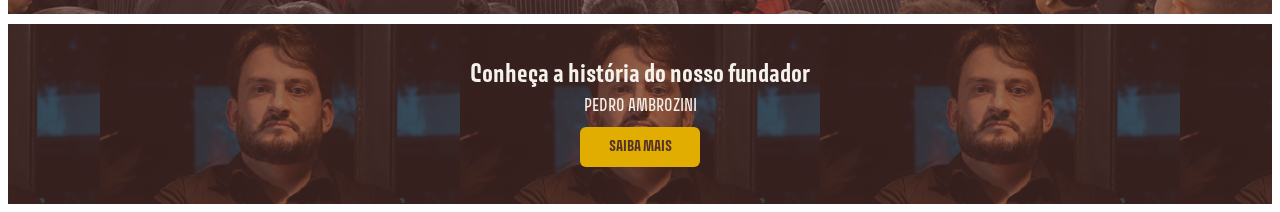
==== commit 2c393f1f: "finalização landing page Pedro e ajustes nas verões especialmente versões responsivas." ====
--- a/codigo-fonte/src/html/index.html
+++ b/codigo-fonte/src/html/index.html
@@ -84,7 +84,7 @@
 
             <div class="hero-slide">
 
-                <img src="/codigo-fonte/assets/img/Hero delivery.png"
+                <img src="/codigo-fonte/assets/img/Hero delivery 2.png"
                     alt="Ambrozini Delivery"
                     class="hero-image">
 
@@ -469,7 +469,7 @@
             <article class="events-banner-item events-banner-corporate">
 
                 <img
-                    src="/codigo-fonte/assets/img/garçons aabb.png"
+                    src="/codigo-fonte/assets/img/Reunião em espaço industrial.png"
                     alt="Eventos corporativos Ambrozini"
                     class="events-banner-image"
                 >
--- a/codigo-fonte/src/css/menu.css
+++ b/codigo-fonte/src/css/menu.css
@@ -56,24 +56,29 @@
     cursor:pointer;
 }
 
-@media (max-width:768px){
-.menu-mobile-button{
-display:block;
+@media (max-width: 768px) {
+
+    .menu-mobile-button {
+        display: block;
+    }
+
+    .menu-links {
+        position: absolute;
+        top: 72px;
+        left: 0;
+        width: 100%;
+        background: #52302C;
+        display: none;
+        flex-direction: column;
+        padding: 30px 0;
+        gap: 25px;
+    }
+
+    .menu-links.menu-open {
+        display: flex;
+    }
+    
+    .menu-link {
+        font-size: 20px;
+    }
 }
-
-.menu-links{
-position:absolute;
-top:72px;
-left:0;
-width:100%;
-background:#52302C;
-display:none;
-flex-direction:column;
-padding:30px 0;
-gap:25px;
-}
-
-.menu-links.menu-open{
-display:flex;
-}
-}
--- a/codigo-fonte/src/css/home.css
+++ b/codigo-fonte/src/css/home.css
@@ -105,7 +105,7 @@
     text-align: center;
     color: #F5F1EB;
     font-family: "Avory", sans-serif;
-    font-size: 26px;
+    font-size: 32px;
     font-weight: 700;
 }
 
@@ -132,7 +132,7 @@
     flex-shrink: 0;
     color: #E1AD01;
     font-family: "Avory", sans-serif;
-    font-size: 34px;
+    font-size: 40px;
     font-weight: 700;
     line-height: 1;
     transition:all .3s ease;
@@ -146,7 +146,7 @@
     margin: 0;
     color: #F5F1EB;
     font-family: "Avory", sans-serif;
-    font-size: 16px;
+    font-size: 18px;
     font-weight: 300;
     line-height: 1.2;
 }
@@ -168,7 +168,7 @@
 .numbers-info{
     color: #F5F1EB;
     font-family: "Avory", sans-serif;
-    font-size: 15px;
+    font-size: 17px;
     font-weight: 300;
     line-height: 1.75;
 }
@@ -459,15 +459,6 @@
     filter: brightness(.85);
 }
 
-.events-banner{
-    width:100%;
-    background:#52302C;
-    padding:40px 0;
-    display:flex;
-    flex-direction:column;
-    gap:30px;
-}
-
 .events-banner-item{
     position:relative;
     width:100%;
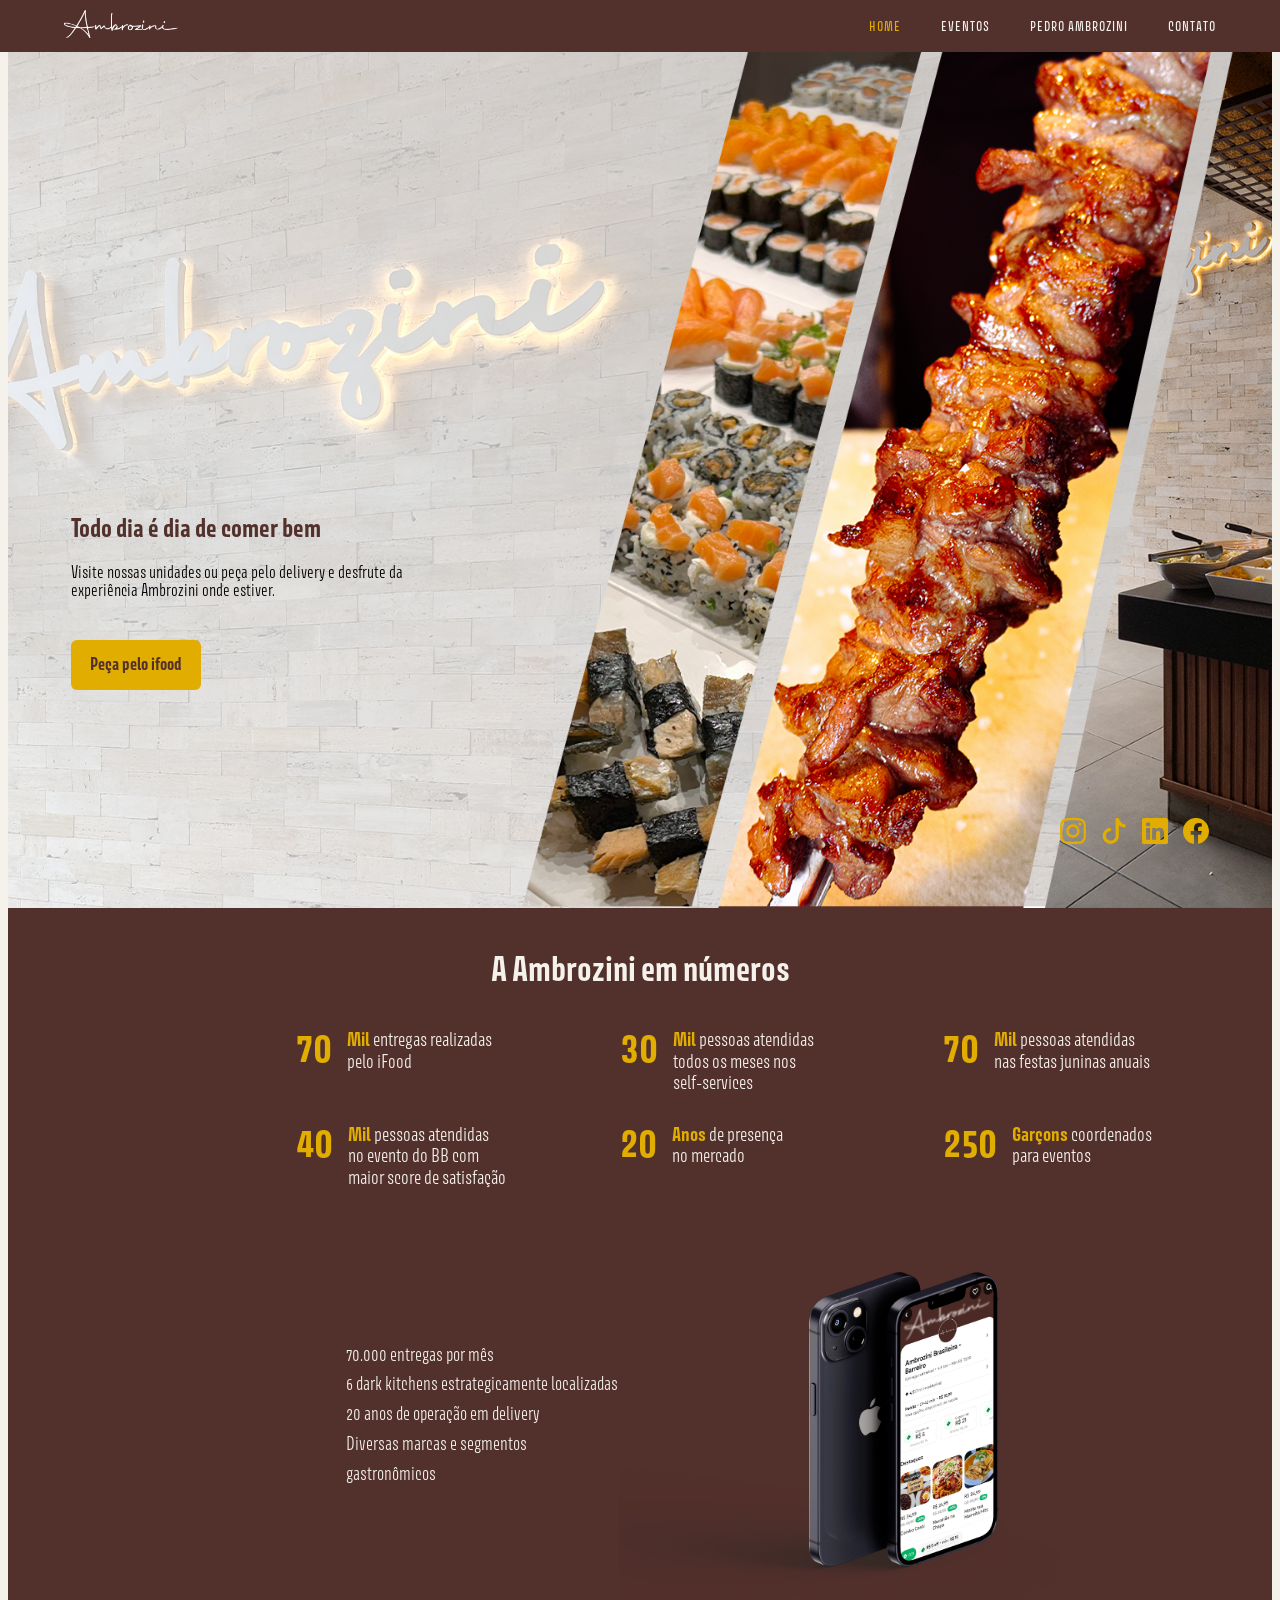
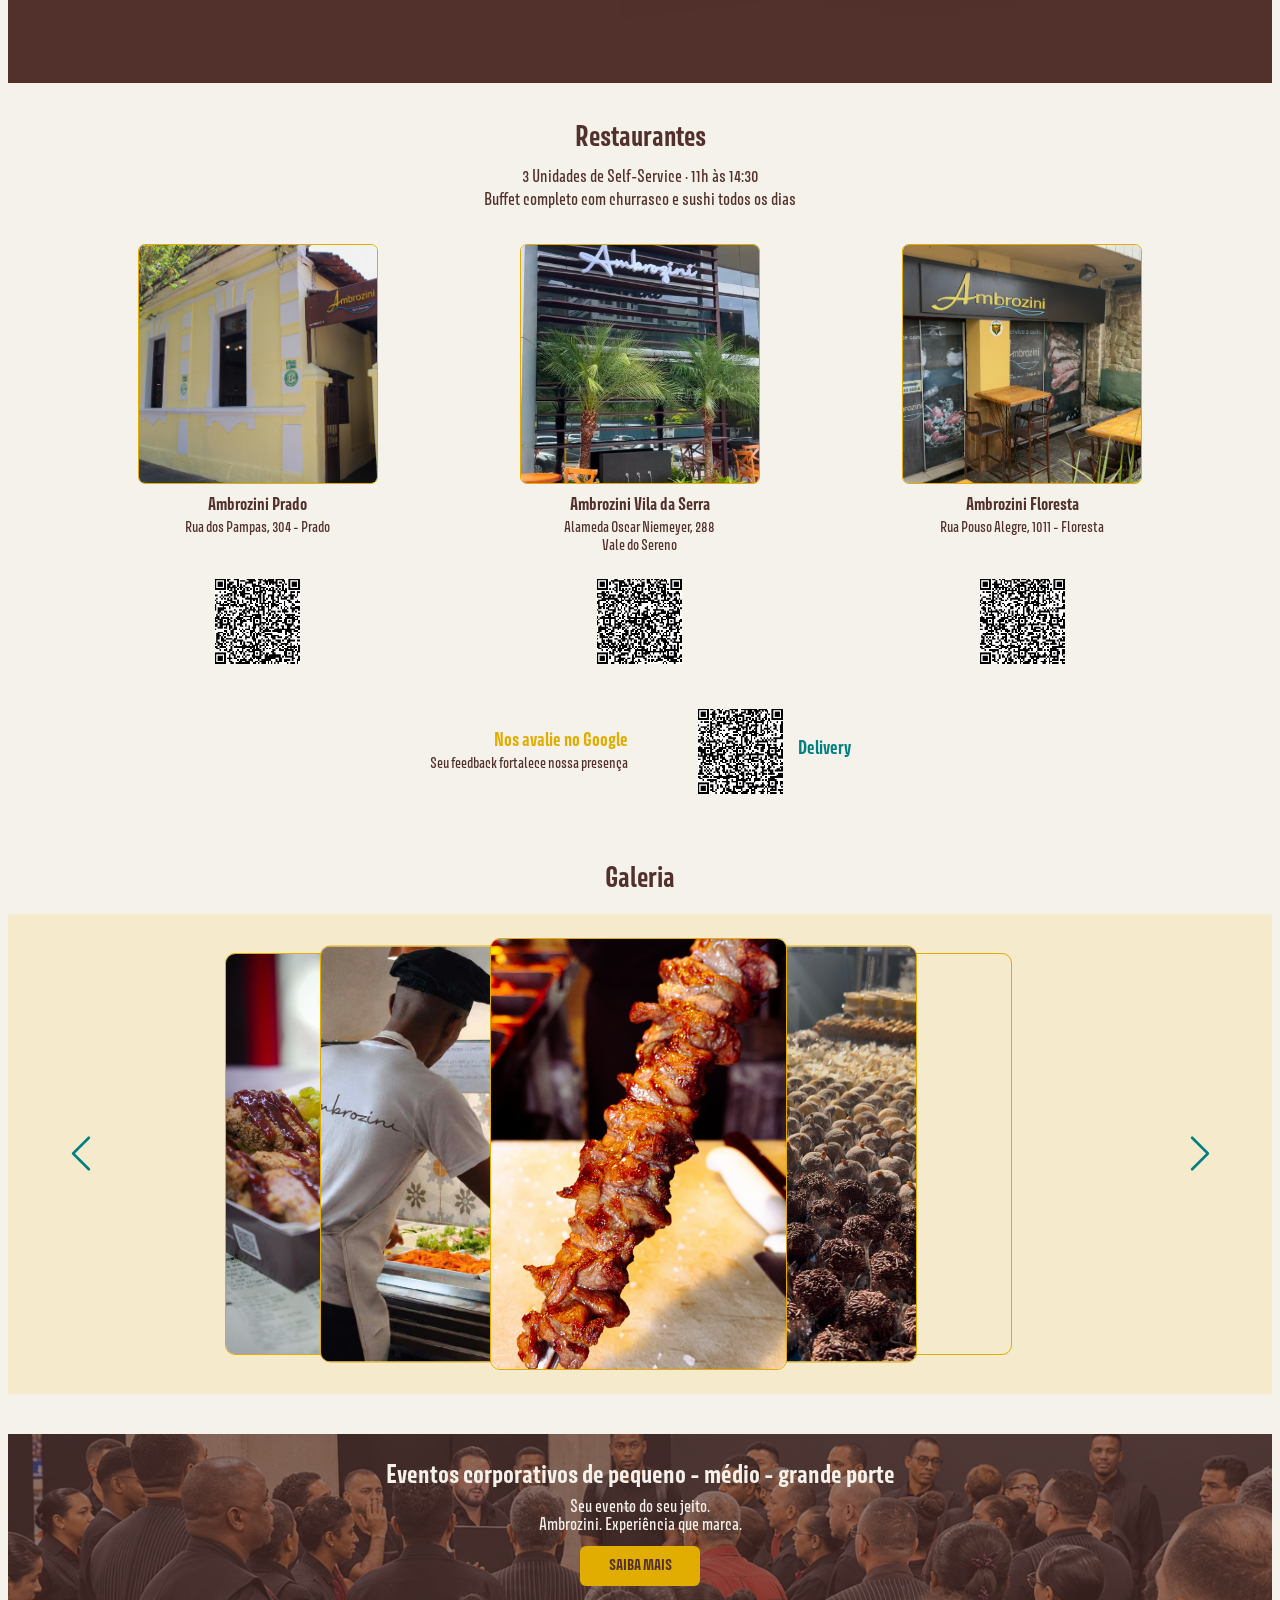
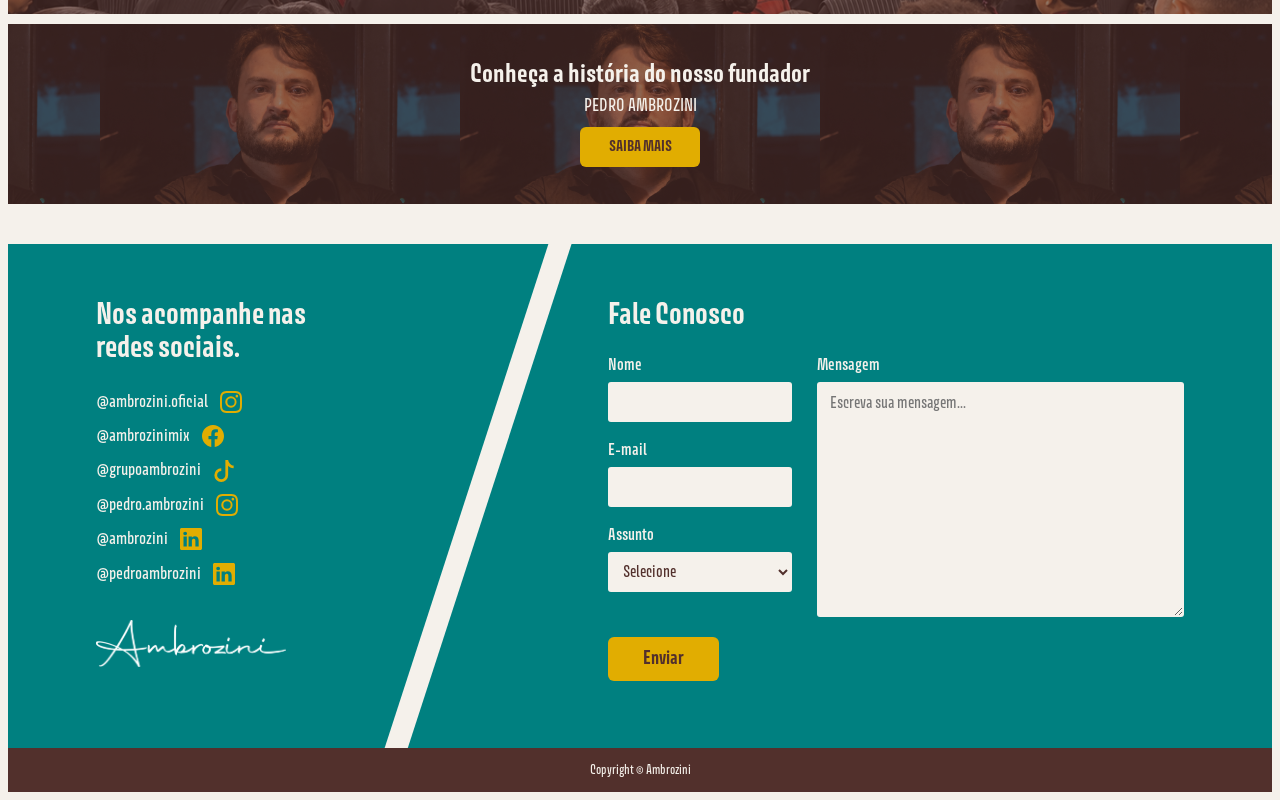
==== commit 70636339: "finalização das landing pages. faltando agora apenas php de contato" ====
--- a/codigo-fonte/src/html/index.html
+++ b/codigo-fonte/src/html/index.html
@@ -27,6 +27,7 @@
     <link rel="stylesheet" href="/codigo-fonte/src/css/fonts.css">
     <link rel="stylesheet" href="/codigo-fonte/src/css/menu.css">
     <link rel="stylesheet" href="/codigo-fonte/src/css/home.css">
+    <link rel="stylesheet" href="/codigo-fonte/src/css/contato.css">
 
 </head>
 
@@ -48,8 +49,10 @@
                     Ambrozini onde estiver.
                 </p>
 
-                <a href="https://www.ambrozini.com.br/delivery" class="hero-button">
-                Peça pelo ifood
+                <a href="https://www.ambrozini.com.br/delivery"
+                class="hero-button"
+                id="download-ifood">
+                    Peça pelo ifood
                 </a>
 
             </div>
@@ -164,9 +167,9 @@
 
                     <div class="numbers-info">
 
-                        <p>+60.000 entregas por mês</p>
+                        <p>70.000 entregas por mês</p>
                         <p>6 dark kitchens estrategicamente localizadas</p>
-                        <p>+7 anos de operação em delivery</p>
+                        <p>20 anos de operação em delivery</p>
                         <p>Diversas marcas e segmentos gastronômicos</p>
 
                     </div>
@@ -529,6 +532,7 @@
 
     <script src="/codigo-fonte/src/js/menu.js"></script>
     <script src="/codigo-fonte/src/js/home.js"></script>
+    <script src="/codigo-fonte/src/js/contato.js" defer></script>
 
 </body>
 
--- a/codigo-fonte/src/css/home.css
+++ b/codigo-fonte/src/css/home.css
@@ -1,3 +1,12 @@
+html,
+body {
+    background-color: #F5F1EB;
+}
+
+body > main {
+    background-color: #F5F1EB;
+}
+
 .home-main{
     width:100%;
 }
--- a/codigo-fonte/src/css/contato.css
+++ b/codigo-fonte/src/css/contato.css
@@ -0,0 +1,425 @@
+.contact {
+    width: 100%;
+    margin-top: 40px;
+    background: #008080;
+    font-family: "Avory", sans-serif;
+    box-sizing: border-box;
+}
+
+.contact-container {
+    position: relative;
+    display: grid;
+    grid-template-columns: 42% 58%;
+    width: 100%;
+    max-width: 1400px;
+    margin: 0 auto;
+    padding: 55px 7%;
+    box-sizing: border-box;
+    overflow: hidden;
+}
+
+.contact-container::before {
+    content: "";
+    position: absolute;
+    top: -15%;
+    left: 36%;
+    width: 22px;
+    height: 135%;
+    background: #F5F1EB;
+    transform: rotate(18deg);
+    pointer-events: none;
+    z-index: 0;
+}
+
+.contact-social {
+    position: relative;
+    z-index: 1;
+    padding-right: 55px;
+}
+
+.contact-social h2,
+.contact-form-area h2 {
+    margin: 0 0 25px;
+    color: #F5F1EB;
+    font-family: "Avory", sans-serif;
+    font-size: 28px;
+    font-weight: 700;
+    line-height: 1.2;
+}
+
+.contact-social-list {
+    display: flex;
+    flex-direction: column;
+    gap: 12px;
+}
+
+.contact-social-item {
+    display: flex;
+    align-items: center;
+    gap: 12px;
+}
+
+.contact-social-item span {
+    color: #F5F1EB;
+    font-family: "Avory", sans-serif;
+    font-size: 16px;
+    font-weight: 500;
+    line-height: 1.4;
+}
+
+.contact-social-item a {
+    display: inline-flex;
+    align-items: center;
+    justify-content: center;
+    flex-shrink: 0;
+    text-decoration: none;
+    cursor: pointer;
+}
+
+.contact-social-item img {
+    display: block;
+    width: 22px;
+    height: 22px;
+    object-fit: contain;
+    transition: transform 0.3s ease;
+}
+
+.contact-social-item a:hover img {
+    transform: scale(1.15);
+}
+
+.contact-logo {
+    display: block;
+    width: 190px;
+    max-width: 100%;
+    height: auto;
+    margin-top: 35px;
+}
+
+.contact-form-area {
+    position: relative;
+    z-index: 1;
+    padding-left: 55px;
+}
+
+.contact-fields {
+    display: grid;
+    grid-template-columns: 32% 1fr;
+    gap: 25px;
+}
+
+.contact-inputs {
+    display: flex;
+    flex-direction: column;
+    gap: 8px;
+}
+
+.contact-message {
+    display: flex;
+    flex-direction: column;
+    gap: 8px;
+}
+
+.contact-form label {
+    color: #F5F1EB;
+    font-family: "Avory", sans-serif;
+    font-size: 15px;
+    font-weight: 600;
+}
+
+.contact-form input,
+.contact-form select,
+.contact-form textarea {
+    width: 100%;
+    background: #F5F1EB;
+    border: 1px solid transparent;
+    border-radius: 3px;
+    color: #52302C;
+    font-family: "Avory", sans-serif;
+    font-size: 15px;
+    box-sizing: border-box;
+}
+
+.contact-form input,
+.contact-form select {
+    height: 40px;
+    padding: 8px 10px;
+    margin-bottom: 12px;
+}
+
+.contact-form textarea {
+    min-height: 235px;
+    padding: 12px;
+    resize: vertical;
+}
+
+.contact-form input:focus,
+.contact-form select:focus,
+.contact-form textarea:focus {
+    outline: 2px solid #E1AD01;
+    outline-offset: 2px;
+}
+
+.contact-submit {
+    margin-top: 20px;
+    padding: 12px 35px;
+    background: #E1AD01;
+    color: #52302C;
+    border: none;
+    border-radius: 6px;
+    font-family: "Avory", sans-serif;
+    font-size: 17px;
+    font-weight: 700;
+    cursor: pointer;
+    transition: 0.3s ease;
+}
+
+.contact-submit:hover {
+    filter: brightness(0.95);
+    color: #F5F1EB;
+}
+
+.contact-feedback {
+    margin: 12px 0 0;
+    color: #F5F1EB;
+    font-family: "Avory", sans-serif;
+    font-size: 13px;
+    line-height: 1.5;
+}
+
+.contact-bottom {
+    width: 100%;
+    padding: 15px 20px;
+    background: #52302C;
+    text-align: center;
+    box-sizing: border-box;
+}
+
+.contact-bottom p {
+    margin: 0;
+    color: #F5F1EB;
+    font-family: "Avory", sans-serif;
+    font-size: 12px;
+    font-weight: 400;
+}
+
+@media (max-width: 1024px) {
+
+    .contact-container {
+        grid-template-columns: 40% 60%;
+        padding: 45px 5%;
+    }
+
+    .contact-container::before {
+        left: 35%;
+        width: 18px;
+    }
+
+    .contact-social {
+        padding-right: 35px;
+    }
+
+    .contact-form-area {
+        padding-left: 35px;
+    }
+
+    .contact-social h2,
+    .contact-form-area h2 {
+        font-size: 24px;
+    }
+
+    .contact-social-list {
+        gap: 11px;
+    }
+
+    .contact-social-item {
+        gap: 10px;
+    }
+
+    .contact-social-item span {
+        font-size: 14px;
+    }
+
+    .contact-social-item img {
+        width: 20px;
+        height: 20px;
+    }
+
+    .contact-fields {
+        grid-template-columns: 35% 1fr;
+        gap: 15px;
+    }
+
+    .contact-form label {
+        font-size: 14px;
+    }
+
+    .contact-form input,
+    .contact-form select,
+    .contact-form textarea {
+        font-size: 14px;
+    }
+
+    .contact-logo {
+        width: 165px;
+    }
+}
+
+@media (max-width: 768px) {
+
+    .contact {
+        margin-top: 30px;
+    }
+
+    .contact-container {
+        grid-template-columns: 1fr;
+        gap: 45px;
+        padding: 45px 20px 55px;
+    }
+
+    .contact-container::before {
+        display: none;
+    }
+
+    .contact-social,
+    .contact-form-area {
+        padding: 0;
+    }
+
+    .contact-social {
+        text-align: center;
+    }
+
+    .contact-social h2,
+    .contact-form-area h2 {
+        font-size: 26px;
+        margin-bottom: 25px;
+        text-align: center;
+    }
+
+    .contact-social-list {
+        align-items: center;
+        gap: 14px;
+    }
+
+    .contact-social-item {
+        justify-content: center;
+        gap: 12px;
+    }
+
+    .contact-social-item span {
+        font-size: 16px;
+    }
+
+    .contact-social-item img {
+        width: 24px;
+        height: 24px;
+    }
+
+    .contact-logo {
+        width: 170px;
+        margin: 30px auto 0;
+    }
+
+    .contact-fields {
+        grid-template-columns: 1fr;
+        gap: 15px;
+    }
+
+    .contact-inputs {
+        gap: 8px;
+    }
+
+    .contact-form label {
+        font-size: 15px;
+    }
+
+    .contact-form input,
+    .contact-form select {
+        height: 44px;
+        font-size: 15px;
+    }
+
+    .contact-form textarea {
+        min-height: 180px;
+        font-size: 15px;
+    }
+
+    .contact-submit {
+        display: block;
+        width: 100%;
+        max-width: 300px;
+        margin: 25px auto 0;
+        font-size: 16px;
+    }
+
+    .contact-feedback {
+        text-align: center;
+    }
+
+    .contact-bottom {
+        padding: 18px 15px;
+    }
+
+    .contact-bottom p {
+        font-size: 11px;
+    }
+
+    .contact-form-area select {
+        width: 100%;
+        max-width: 100%;
+        box-sizing: border-box;
+    }
+
+    .contact-form-area button {
+        width: 140px;
+        max-width: 100%;
+        align-self: center;
+        padding: 12px 20px;
+        box-sizing: border-box;
+    }
+}
+
+@media (max-width: 400px) {
+
+    .contact-container {
+        padding: 40px 18px 50px;
+        gap: 40px;
+    }
+
+    .contact-social h2,
+    .contact-form-area h2 {
+        font-size: 23px;
+    }
+
+    .contact-social-item span {
+        font-size: 14px;
+    }
+
+    .contact-social-item img {
+        width: 22px;
+        height: 22px;
+    }
+
+    .contact-social-item {
+        gap: 10px;
+    }
+
+    .contact-logo {
+        width: 150px;
+    }
+
+    .contact-form label {
+        font-size: 14px;
+    }
+
+    .contact-submit {
+        font-size: 15px;
+    }
+
+    .contact-form-area select {
+        width: 100%;
+        max-width: 100%;
+        box-sizing: border-box;
+    }
+}
